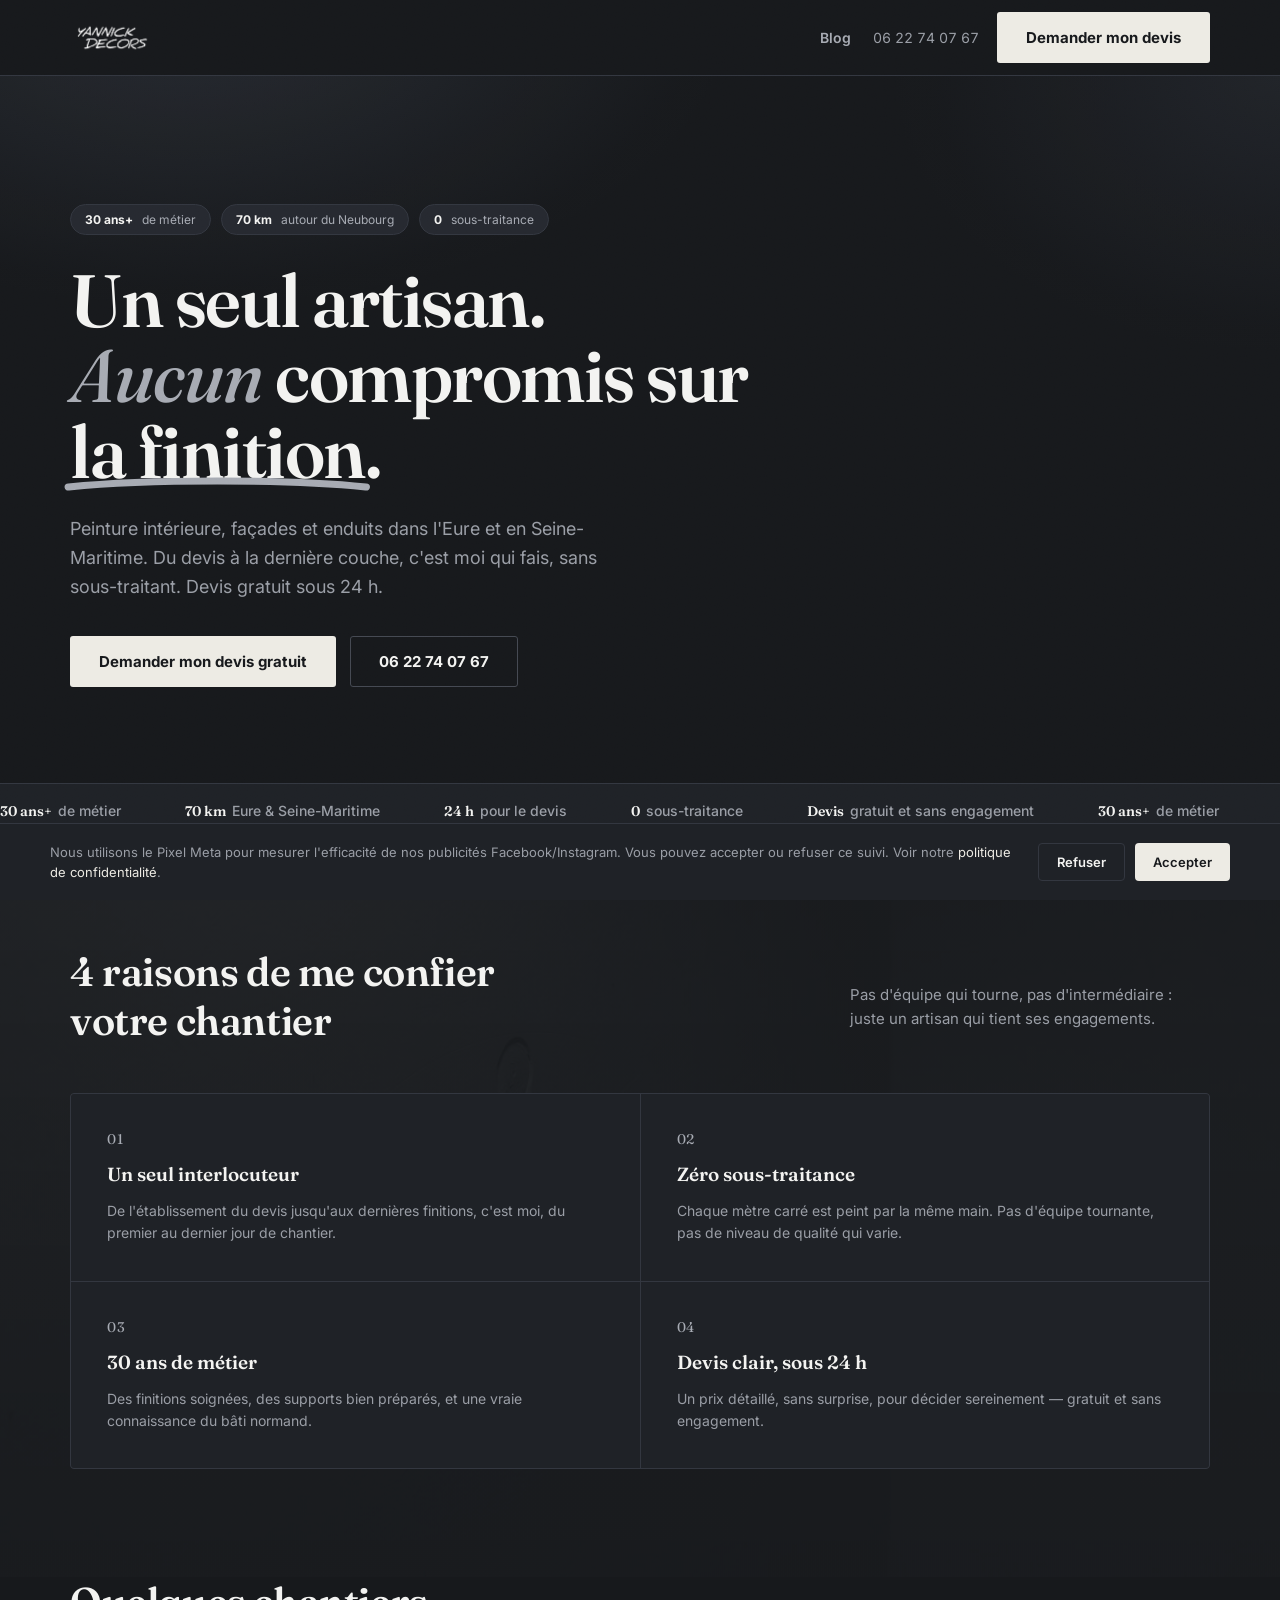
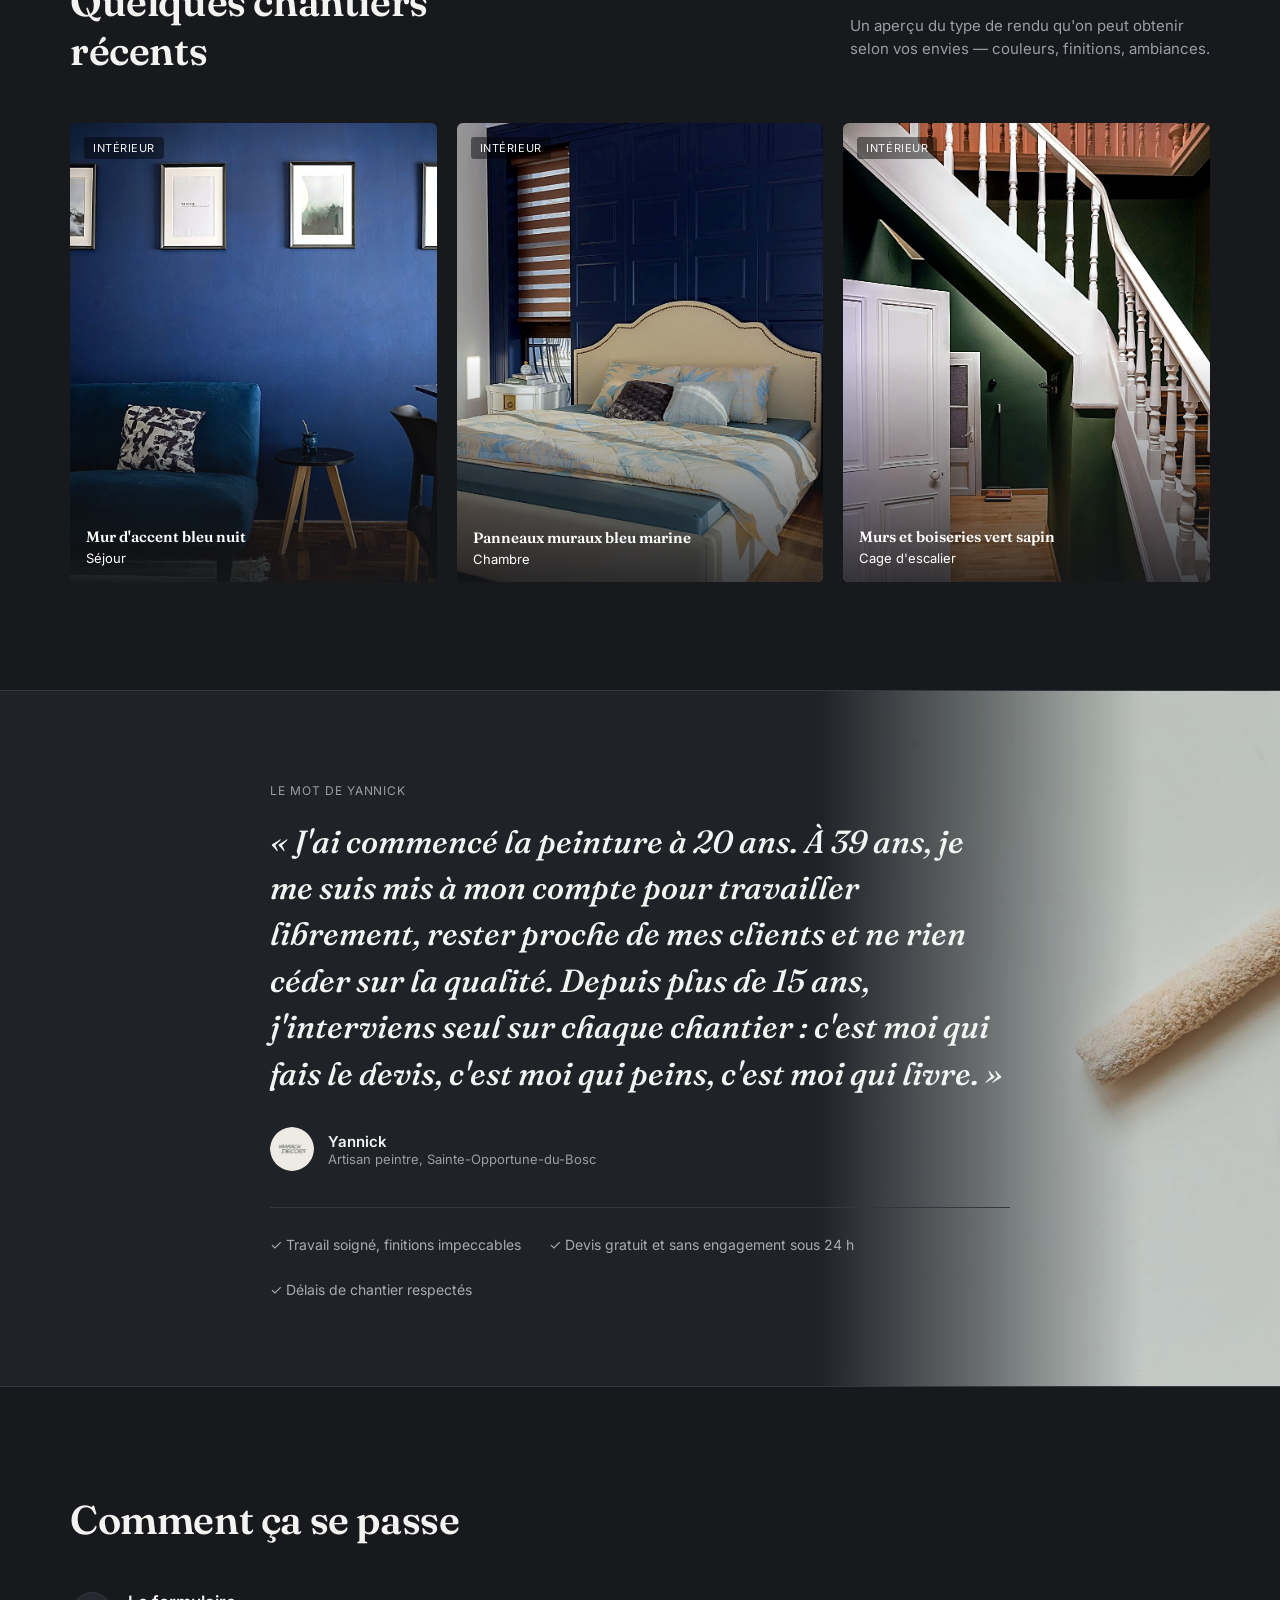
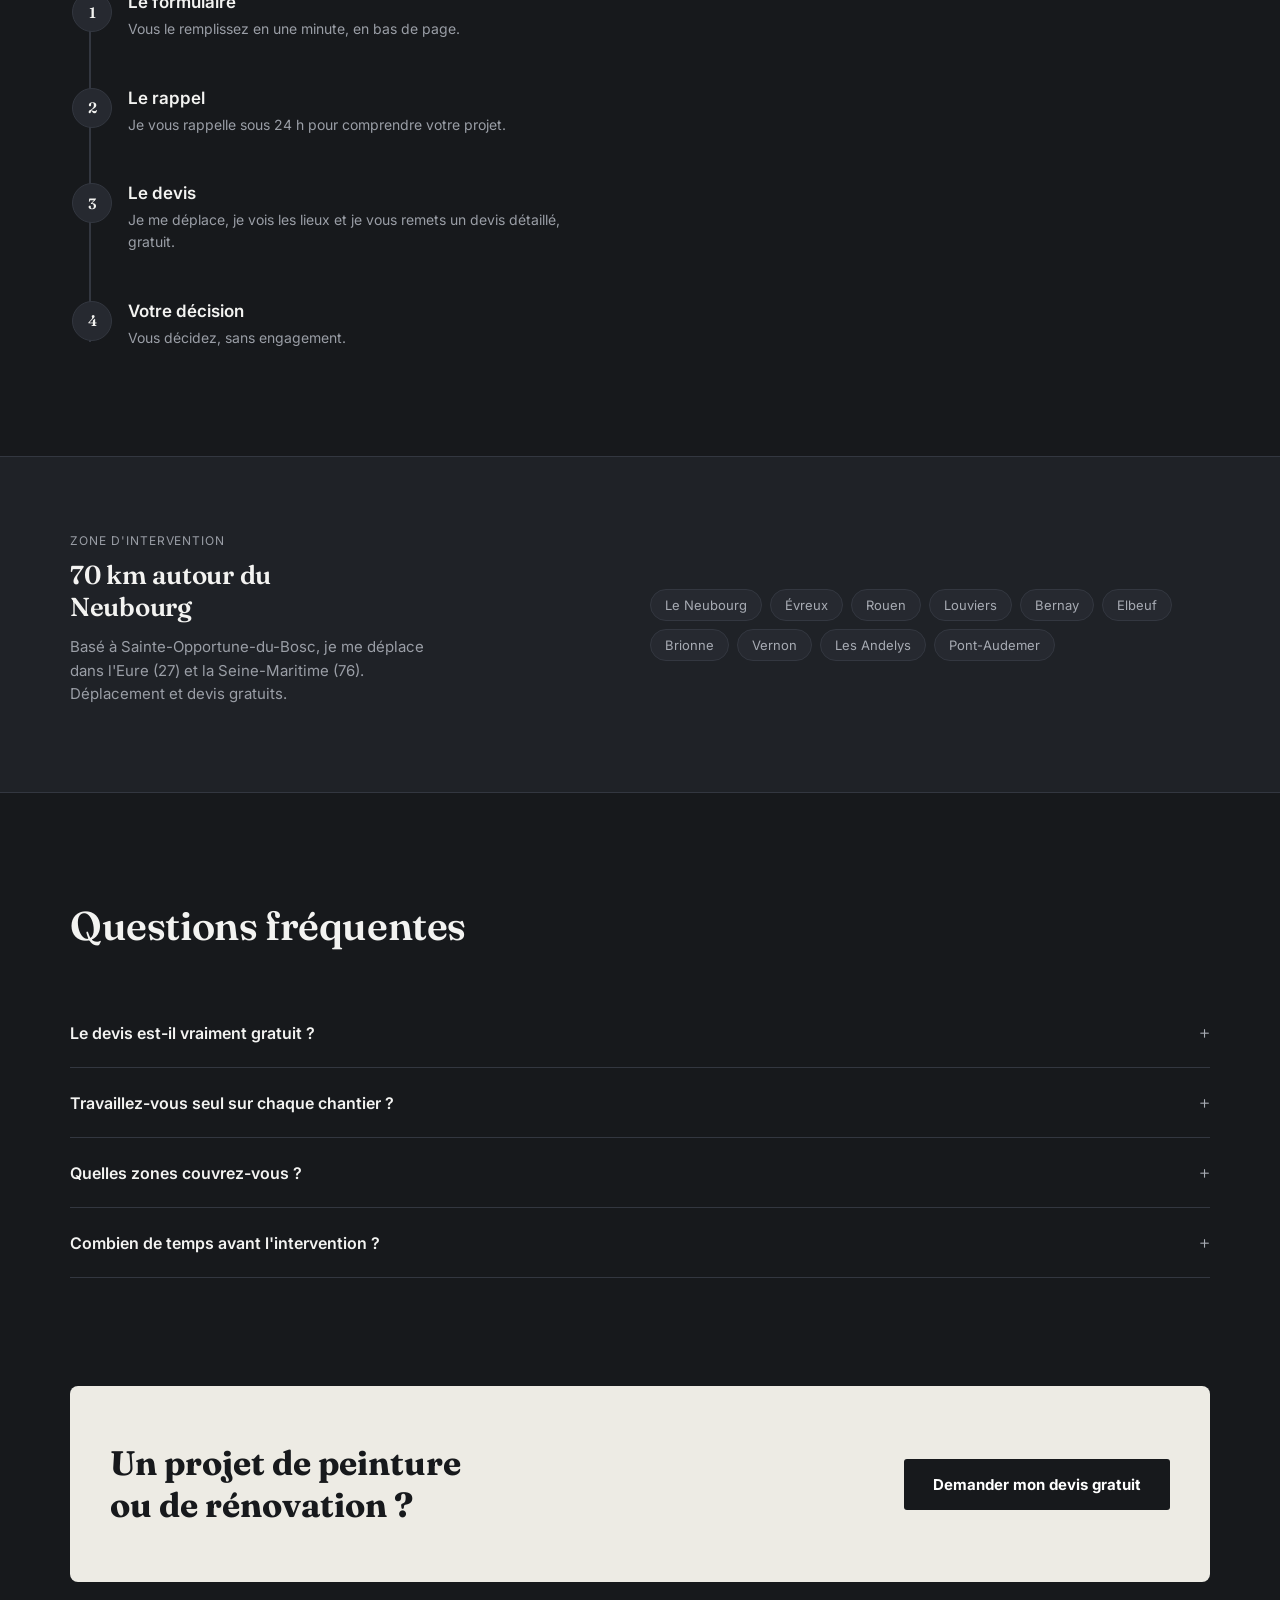
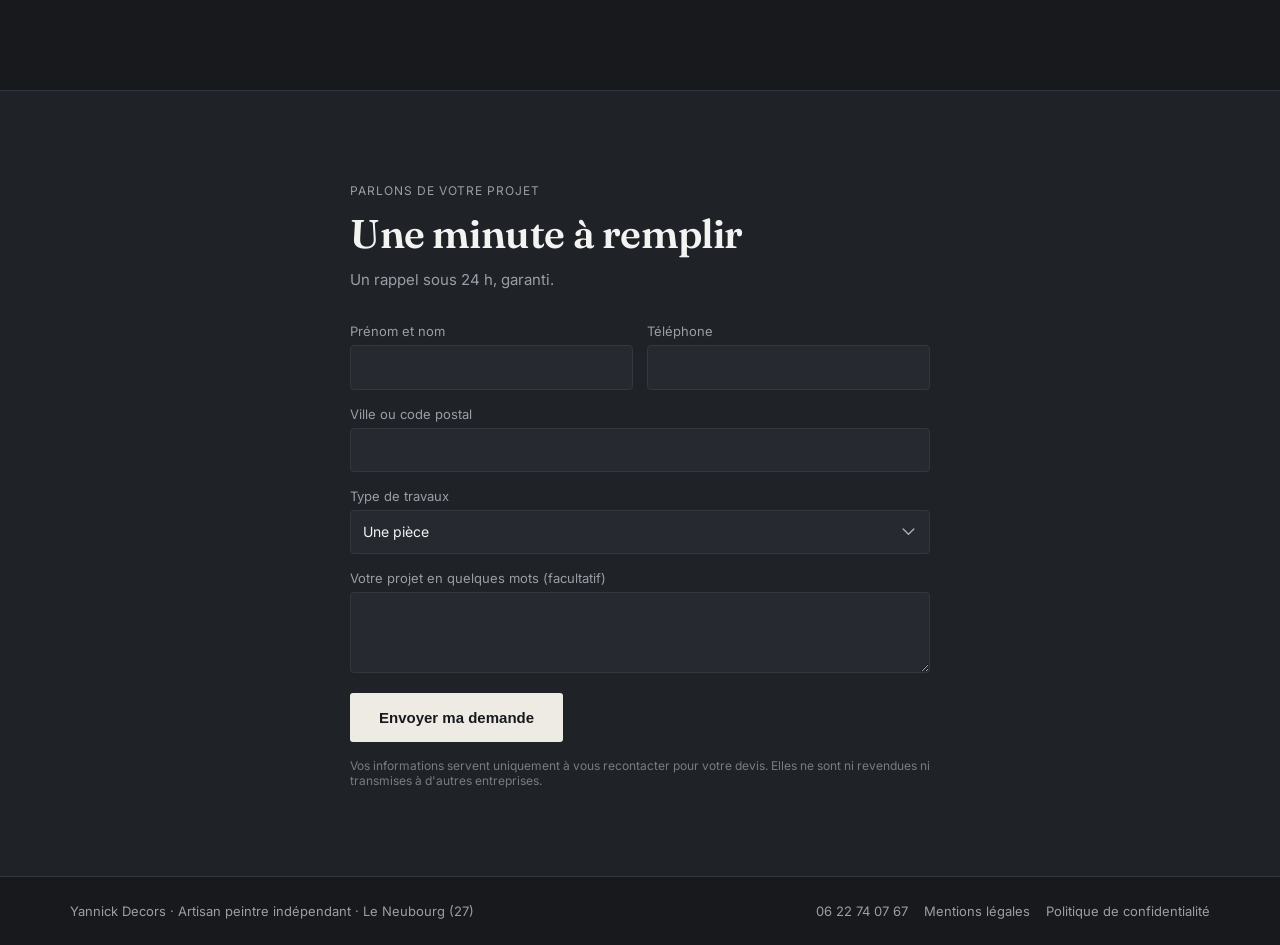
==== index.html @ 56b1ab7d "Site + blog SEO (peintre Normandie) Ajout d'une section blog SEO (/blog) avec 5 articles ciblant des" ====
<!doctype html>
<html lang="fr">
<head>
<meta charset="utf-8">
<meta name="viewport" content="width=device-width, initial-scale=1">
<title>Yannick Decors — Peintre indépendant au Neubourg (27) | Devis gratuit</title>
<meta name="description" content="Yannick Decors, artisan peintre indépendant basé à Sainte-Opportune-du-Bosc, près du Neubourg. Peinture intérieure, façades, enduits et revêtements dans l'Eure et la Seine-Maritime. Devis gratuit sous 24h, sans sous-traitance.">
<meta name="robots" content="index, follow">
<link rel="canonical" href="https://yannickdecors.pro/">
<meta property="og:type" content="business.business">
<meta property="og:title" content="Yannick Decors — Peintre indépendant au Neubourg (27)">
<meta property="og:description" content="Peinture intérieure, façades et enduits dans l'Eure et la Seine-Maritime. Devis gratuit sous 24h, un seul artisan du premier au dernier jour.">
<meta property="og:locale" content="fr_FR">
<link rel="preconnect" href="https://fonts.googleapis.com">
<link rel="stylesheet" href="https://fonts.googleapis.com/css2?family=Fraunces:ital,opsz,wght@0,9..144,500;0,9..144,600;0,9..144,700;1,9..144,500&family=Inter:wght@400;500;600;700;800&display=swap">
<!-- Meta Pixel Code (loaded only after cookie consent — see loadMetaPixel() near </body>) -->
<script type="application/ld+json">
{
  "@context": "https://schema.org",
  "@type": "HomeAndConstructionBusiness",
  "name": "Yannick Decors",
  "image": "https://yannickdecors.pro/logo.png",
  "description": "Artisan peintre indépendant : peinture intérieure, façades, ravalement, enduits et pose de revêtements dans l'Eure et la Seine-Maritime.",
  "telephone": "+33622740767",
  "priceRange": "€€",
  "address": {
    "@type": "PostalAddress",
    "addressLocality": "Sainte-Opportune-du-Bosc",
    "addressRegion": "Normandie",
    "postalCode": "27110",
    "addressCountry": "FR"
  },
  "geo": { "@type": "GeoCoordinates", "latitude": 49.1520, "longitude": 0.8010 },
  "areaServed": [
    {"@type":"City","name":"Le Neubourg"},{"@type":"City","name":"Évreux"},{"@type":"City","name":"Rouen"},
    {"@type":"City","name":"Louviers"},{"@type":"City","name":"Bernay"},{"@type":"City","name":"Elbeuf"},
    {"@type":"City","name":"Brionne"},{"@type":"City","name":"Vernon"},{"@type":"City","name":"Les Andelys"},
    {"@type":"City","name":"Pont-Audemer"}
  ],
  "geoRadius": "70000",
  "url": "https://yannickdecors.pro/",
  "sameAs": ["https://yannickdecors.pro"]
}
</script>
<style>
  :root{
    --bg:#17191C; --bg-2:#1F2227; --panel:#262930; --line:#333740;
    --ink:#F3F3F1; --muted:#9A9EA6; --bone:#EDEBE4; --slate:#A7ABB3;
    --accent:#C7CAD1; /* light slate used as the "pop" against the dark ground */
    color-scheme: dark;
  }
  *{box-sizing:border-box}
  html{scroll-behavior:smooth}
  body{margin:0;font-family:'Inter',system-ui,sans-serif;color:var(--ink);background:var(--bg);overflow-x:hidden}
  a{color:inherit;text-decoration:none}
  h1,h2,h3{font-family:'Fraunces',serif;margin:0}
  img,video{max-width:100%;display:block}
  .wrap{max-width:1180px;margin:0 auto;padding-left:max(20px,env(safe-area-inset-left));padding-right:max(20px,env(safe-area-inset-right))}
  .eyebrow{font-size:12px;letter-spacing:.08em;text-transform:uppercase;color:var(--muted)}

  .btn{display:inline-flex;align-items:center;gap:8px;padding:15px 28px;border-radius:3px;font-weight:700;font-size:15px;border:1px solid transparent;cursor:pointer;transition:transform .15s ease,background .15s ease}
  .btn:hover{transform:translateY(-1px)}
  .btn-bone{background:var(--bone);color:#17191C}
  .btn-bone:hover{background:#fff}
  .btn-line{border-color:#454952;color:var(--ink)}
  .btn-line:hover{border-color:var(--ink)}

  /* grain overlay for depth */
  body::before{
    content:"";position:fixed;inset:0;pointer-events:none;z-index:999;opacity:.045;mix-blend-mode:overlay;
    background-image:url("data:image/svg+xml;utf8,<svg xmlns='http://www.w3.org/2000/svg' width='120' height='120'><filter id='n'><feTurbulence type='fractalNoise' baseFrequency='0.9' numOctaves='2' stitchTiles='stitch'/></filter><rect width='100%25' height='100%25' filter='url(%23n)'/></svg>");
  }

  header{position:sticky;top:0;z-index:40;background:var(--bg);border-bottom:1px solid var(--line)}
  header .wrap{display:flex;align-items:center;justify-content:space-between;gap:16px;padding:12px 20px;flex-wrap:wrap}
  .logo-img{height:46px;width:auto;filter:brightness(0) invert(1);opacity:1}
  .tel{font-size:14px;color:var(--muted);font-variant-numeric:tabular-nums}

  /* hero */
  .hero{position:relative;overflow:hidden;background:
      radial-gradient(900px 500px at 15% -10%, #2A2E35 0%, transparent 60%),
      radial-gradient(700px 500px at 100% 0%, #23262C 0%, transparent 55%),
      var(--bg);
    border-bottom:1px solid var(--line)}
  .hero-media{position:absolute;inset:0;z-index:0;opacity:.28}
  .hero-media video{width:100%;height:100%;object-fit:cover;object-position:68% 40%}
  .hero-media::after{content:"";position:absolute;inset:0;background:linear-gradient(180deg, rgba(23,25,28,.55), rgba(23,25,28,.96))}
  .hero-inner{position:relative;z-index:1;padding:128px 20px 96px;max-width:1180px;margin:0 auto}
  .badge-row{display:flex;gap:10px;flex-wrap:wrap;margin-bottom:28px}
  .badge{display:inline-flex;align-items:center;gap:6px;background:var(--panel);border:1px solid var(--line);padding:7px 14px;border-radius:999px;font-size:12px;color:var(--slate)}
  .badge b{color:var(--ink)}
  h1.hero-title{font-weight:600;font-size:clamp(38px,6vw,74px);line-height:1.02;letter-spacing:-.02em;max-width:17ch;text-wrap:balance}
  h1.hero-title em{font-style:italic;font-weight:500;color:var(--slate)}
  .underline{position:relative;display:inline-block}
  .underline svg{position:absolute;left:-2%;bottom:-4px;width:104%;height:16px}
  .underline path{stroke:var(--slate);stroke-width:7;fill:none;stroke-linecap:round;stroke-dasharray:420;stroke-dashoffset:420;animation:draw 1s .5s ease forwards}
  @keyframes draw{to{stroke-dashoffset:0}}
  .hero p.lead{margin:26px 0 34px;max-width:48ch;font-size:18px;line-height:1.6;color:var(--muted)}
  .hero-ctas{display:flex;gap:14px;flex-wrap:wrap}

  .reveal{opacity:0;transform:translateY(22px);transition:opacity .7s cubic-bezier(.2,.7,.2,1),transform .7s cubic-bezier(.2,.7,.2,1)}
  .reveal.in{opacity:1;transform:none}

  /* ticker stat strip */
  .ticker{border-bottom:1px solid var(--line);background:var(--bg-2);overflow:hidden}
  .ticker-track{display:flex;gap:64px;white-space:nowrap;padding:18px 0;animation:scroll 26s linear infinite}
  .ticker-track span{font-size:14px;color:var(--muted);font-weight:500}
  .ticker-track span b{color:var(--ink);font-family:'Fraunces',serif;font-weight:600;margin-right:6px}
  @keyframes scroll{from{transform:translateX(0)}to{transform:translateX(-50%)}}

  section{padding:108px 0}
  .section-head{display:flex;justify-content:space-between;align-items:flex-end;gap:24px;flex-wrap:wrap;margin-bottom:48px}
  h2.section-title{font-weight:600;font-size:clamp(26px,3.2vw,40px);letter-spacing:-.01em;max-width:16ch}
  .section-sub{max-width:40ch;color:var(--muted);font-size:15px;line-height:1.55}

  /* 4 reasons grid */
  .reasons{display:grid;grid-template-columns:repeat(2,1fr);gap:1px;background:var(--line);border:1px solid var(--line);border-radius:4px;overflow:hidden}
  .reason{background:var(--bg-2);padding:36px;display:flex;flex-direction:column;gap:14px;transition:background .25s ease}
  .reason:hover{background:var(--panel)}
  .reason .num{font-family:'Fraunces',serif;font-size:14px;color:var(--slate);letter-spacing:.06em}
  .reason h3{font-size:19px;font-weight:600}
  .reason p{margin:0;font-size:14px;line-height:1.6;color:var(--muted)}

  /* gallery */
  .gallery-grid{display:grid;grid-template-columns:repeat(3,1fr);gap:20px}
  .gallery-card{position:relative;border-radius:6px;overflow:hidden;aspect-ratio:4/5;background:var(--panel)}
  .gallery-card img{width:100%;height:100%;object-fit:cover;display:block;transition:transform .7s cubic-bezier(.2,.7,.2,1)}
  .gallery-card:hover img{transform:scale(1.05)}
  .gallery-card::after{content:"";position:absolute;inset:0;background:linear-gradient(180deg, rgba(23,25,28,0) 50%, rgba(23,25,28,.82) 100%);pointer-events:none}
  .gallery-card .tag{position:absolute;top:14px;left:14px;z-index:1;font-size:11px;letter-spacing:.05em;text-transform:uppercase;background:rgba(0,0,0,.45);padding:4px 9px;border-radius:3px}
  .gallery-card .cap{position:absolute;left:16px;right:16px;bottom:14px;z-index:1;font-size:13px;color:#fff;line-height:1.4}
  .gallery-card .cap b{display:block;font-family:'Fraunces',serif;font-weight:600;font-size:15px;margin-bottom:2px}

  /* quote */
  .quote-sec{position:relative;background:var(--bg-2);border-top:1px solid var(--line);border-bottom:1px solid var(--line);overflow:hidden;padding:88px 0}
  .quote-photo{position:absolute;top:0;right:0;bottom:0;width:36%;min-width:260px;opacity:.9}
  .quote-photo img{width:100%;height:100%;object-fit:cover}
  .quote-photo::after{content:"";position:absolute;inset:0;background:linear-gradient(90deg, var(--bg-2) 0%, rgba(31,34,39,.55) 35%, transparent 70%)}
  .quote-sec .wrap{position:relative;z-index:1}
  @media (max-width:900px){.quote-photo{display:none}}
  .quote-sec blockquote{margin:0 0 30px;font-family:'Fraunces',serif;font-style:italic;font-weight:500;font-size:clamp(22px,2.8vw,32px);line-height:1.45}
  .quote-who{display:flex;align-items:center;gap:14px}
  .quote-dot{width:44px;height:44px;border-radius:50%;flex:none;object-fit:cover;display:block}
  .commitments{display:flex;gap:28px;flex-wrap:wrap;margin-top:36px;padding-top:28px;border-top:1px solid var(--line);font-size:14px;color:var(--slate)}

  /* timeline */
  .timeline{position:relative;padding-left:2px}
  .timeline::before{content:"";position:absolute;left:19px;top:6px;bottom:6px;width:2px;background:var(--line)}
  .timeline-item{position:relative;padding:0 0 44px 56px}
  .timeline-item:last-child{padding-bottom:0}
  .timeline-item .dot{position:absolute;left:0;top:0;width:40px;height:40px;border-radius:50%;background:var(--panel);border:1px solid var(--line);display:flex;align-items:center;justify-content:center;font-family:'Fraunces',serif;font-size:15px;font-weight:600}
  .timeline-item h4{margin:4px 0 6px;font-size:17px;font-weight:600}
  .timeline-item p{margin:0;font-size:14px;color:var(--muted);line-height:1.55;max-width:48ch}

  /* zone */
  .zone .wrap{display:flex;gap:40px;flex-wrap:wrap;align-items:center}
  .zone-text{flex:1 1 320px}
  .towns{flex:1 1 340px;display:flex;flex-wrap:wrap;gap:8px}
  .towns span{background:var(--panel);border:1px solid var(--line);padding:7px 14px;border-radius:999px;font-size:13px;color:var(--slate)}

  /* FAQ */
  .faq-item{border-bottom:1px solid var(--line)}
  .faq-q{display:flex;justify-content:space-between;align-items:center;gap:16px;padding:22px 0;cursor:pointer;font-weight:600;font-size:16px}
  .faq-q .plus{font-family:'Fraunces',serif;font-size:20px;color:var(--slate);transition:transform .25s ease}
  .faq-item.open .plus{transform:rotate(45deg)}
  .faq-a{max-height:0;overflow:hidden;transition:max-height .3s ease}
  .faq-a p{margin:0 0 22px;font-size:14px;line-height:1.6;color:var(--muted);max-width:60ch}

  /* final CTA band */
  .cta-band{background:var(--bone);color:#17191C;border-radius:8px;padding:56px 40px;display:flex;justify-content:space-between;align-items:center;gap:28px;flex-wrap:wrap}
  .cta-band h2{font-size:clamp(24px,3vw,34px);max-width:16ch}
  .cta-band .btn-bone{background:#17191C;color:#fff}
  .cta-band .btn-bone:hover{background:#2A2C31}

  /* form */
  .form-sec{background:var(--bg-2);border-top:1px solid var(--line)}
  .form-sec .wrap{max-width:620px}
  form{display:flex;flex-direction:column;gap:16px}
  .row2{display:grid;grid-template-columns:1fr 1fr;gap:14px}
  label{font-size:13px;color:var(--muted);margin-bottom:6px;display:block}
  input,select,textarea{width:100%;background:var(--panel);border:1px solid var(--line);border-radius:4px;padding:12px;color:var(--ink);font-size:14px;font-family:inherit;line-height:1.3}
  input:focus,select:focus,textarea:focus{outline:none;border-color:var(--slate)}
  textarea{resize:vertical}
  select{
    appearance:none;-webkit-appearance:none;-moz-appearance:none;
    padding-right:40px;cursor:pointer;
    background-image:url("data:image/svg+xml,%3Csvg xmlns='http://www.w3.org/2000/svg' width='14' height='9' viewBox='0 0 14 9'%3E%3Cpath d='M1 1l6 6 6-6' fill='none' stroke='%23A7ABB3' stroke-width='1.6' stroke-linecap='round' stroke-linejoin='round'/%3E%3C/svg%3E");
    background-repeat:no-repeat;background-position:right 14px center;background-size:13px 8px;
  }
  select option{background:var(--panel);color:var(--ink)}
  .confirm{background:var(--panel);border:1px solid var(--line);border-radius:6px;padding:28px}
  .confirm b{display:block;margin-bottom:6px;font-size:16px}
  .confirm span{font-size:14px;color:var(--muted)}
  .hint{font-size:12px;color:#787C84;margin:0}

  footer{border-top:1px solid var(--line)}
  footer .wrap{display:flex;flex-wrap:wrap;gap:8px 20px;justify-content:space-between;padding:26px 20px;font-size:13px;color:var(--muted)}
  footer .links{display:flex;gap:16px;flex-wrap:wrap}

  .sticky-cta{display:none}
  @media (max-width:760px){
    .reasons{grid-template-columns:1fr}
    .gallery-grid{grid-template-columns:1fr}
    .row2{grid-template-columns:1fr}
    section{padding:72px 0}
    .cta-band{flex-direction:column;align-items:flex-start}
  }
  @media (max-width:640px){
    .sticky-cta{display:flex;position:fixed;left:0;right:0;bottom:0;z-index:50;padding:10px max(16px,env(safe-area-inset-left)) max(10px,env(safe-area-inset-bottom)) max(16px,env(safe-area-inset-right));background:rgba(23,25,28,.92);backdrop-filter:blur(10px);border-top:1px solid var(--line)}
    .sticky-cta .btn{width:100%;justify-content:center}
  }
</style>
</head>
<body>

<div id="cookieBanner" style="display:none;position:fixed;left:0;right:0;bottom:0;z-index:999;background:#1F2227;border-top:1px solid #333740;padding:18px max(16px,env(safe-area-inset-left)) max(18px,env(safe-area-inset-bottom)) max(16px,env(safe-area-inset-right));">
  <div style="max-width:1180px;margin:0 auto;display:flex;gap:20px;align-items:center;flex-wrap:wrap;font-family:'Inter',system-ui,sans-serif;">
    <p style="margin:0;flex:1;min-width:240px;font-size:13px;line-height:1.55;color:#9A9EA6;">
      Nous utilisons le Pixel Meta pour mesurer l'efficacité de nos publicités Facebook/Instagram. Vous pouvez accepter ou refuser ce suivi. Voir notre <a href="politique-de-confidentialite.html" style="color:#EDEBE4">politique de confidentialité</a>.
    </p>
    <div style="display:flex;gap:10px;flex:none">
      <button id="cookieDecline" style="background:transparent;border:1px solid #333740;color:#F3F3F1;padding:10px 18px;border-radius:4px;font-size:13px;font-weight:600;cursor:pointer;font-family:inherit">Refuser</button>
      <button id="cookieAccept" style="background:#EDEBE4;border:none;color:#17191C;padding:10px 18px;border-radius:4px;font-size:13px;font-weight:600;cursor:pointer;font-family:inherit">Accepter</button>
    </div>
  </div>
</div>

<header>
  <div class="wrap">
    <img class="logo-img" alt="Yannick Decors" src="[data-uri]">
    <div style="display:flex;align-items:center;gap:18px;flex-wrap:wrap">
      <a href="blog/index.html" style="text-decoration:none;color:var(--slate);font-size:14px;font-weight:600;margin-right:4px">Blog</a><span class="tel">06 22 74 07 67</span>
      <a class="btn btn-bone" href="#devis">Demander mon devis</a>
    </div>
  </div>
</header>

<div class="hero">
  <div class="hero-media">
    <video autoplay muted loop playsinline preload="auto">
      <source src="hero-paint.mp4" type="video/mp4">
    </video>
  </div>
  <div class="hero-inner">
    <div class="badge-row">
      <span class="badge"><b>30 ans+</b>&nbsp;de métier</span>
      <span class="badge"><b>70 km</b>&nbsp;autour du Neubourg</span>
      <span class="badge"><b>0</b>&nbsp;sous-traitance</span>
    </div>
    <h1 class="hero-title">Un seul artisan.<br><em>Aucun</em> compromis sur
      <span class="underline">la finition<svg viewBox="0 0 260 16" preserveAspectRatio="none"><path d="M4 10 C 70 2, 190 2, 256 10"/></svg></span>.
    </h1>
    <p class="lead">Peinture intérieure, façades et enduits dans l'Eure et en Seine-Maritime. Du devis à la dernière couche, c'est moi qui fais, sans sous-traitant. Devis gratuit sous 24 h.</p>
    <div class="hero-ctas">
      <a class="btn btn-bone" href="#devis">Demander mon devis gratuit</a>
      <a class="btn btn-line" href="tel:0622740767">06 22 74 07 67</a>
    </div>
  </div>
</div>

<div class="ticker">
  <div class="ticker-track">
    <span><b>30 ans+</b>de métier</span>
    <span><b>70 km</b>Eure &amp; Seine-Maritime</span>
    <span><b>24 h</b>pour le devis</span>
    <span><b>0</b>sous-traitance</span>
    <span><b>Devis</b>gratuit et sans engagement</span>
    <span><b>30 ans+</b>de métier</span>
    <span><b>70 km</b>Eure &amp; Seine-Maritime</span>
    <span><b>24 h</b>pour le devis</span>
    <span><b>0</b>sous-traitance</span>
    <span><b>Devis</b>gratuit et sans engagement</span>
  </div>
</div>

<section style="position:relative;background-image:linear-gradient(180deg, rgba(23,25,28,.93), rgba(23,25,28,.97)), url('[data-uri]');background-size:cover;background-position:center">
  <div class="wrap reveal">
    <div class="section-head">
      <h2 class="section-title">4 raisons de me confier votre chantier</h2>
      <p class="section-sub">Pas d'équipe qui tourne, pas d'intermédiaire : juste un artisan qui tient ses engagements.</p>
    </div>
    <div class="reasons">
      <div class="reason"><span class="num">01</span><h3>Un seul interlocuteur</h3><p>De l'établissement du devis jusqu'aux dernières finitions, c'est moi, du premier au dernier jour de chantier.</p></div>
      <div class="reason"><span class="num">02</span><h3>Zéro sous-traitance</h3><p>Chaque mètre carré est peint par la même main. Pas d'équipe tournante, pas de niveau de qualité qui varie.</p></div>
      <div class="reason"><span class="num">03</span><h3>30 ans de métier</h3><p>Des finitions soignées, des supports bien préparés, et une vraie connaissance du bâti normand.</p></div>
      <div class="reason"><span class="num">04</span><h3>Devis clair, sous 24 h</h3><p>Un prix détaillé, sans surprise, pour décider sereinement — gratuit et sans engagement.</p></div>
    </div>
  </div>
</section>

<section style="padding-top:0">
  <div class="wrap reveal">
    <div class="section-head">
      <h2 class="section-title">Quelques chantiers récents</h2>
      <p class="section-sub">Un aperçu du type de rendu qu'on peut obtenir selon vos envies — couleurs, finitions, ambiances.</p>
    </div>
    <div class="gallery-grid">
      <div class="gallery-card">
        <img src="img/realisation-salon.jpg" alt="Peinture intérieure salon, mur bleu nuit" loading="lazy">
        <span class="tag">Intérieur</span>
        <div class="cap"><b>Mur d'accent bleu nuit</b>Séjour</div>
      </div>
      <div class="gallery-card">
        <img src="img/realisation-chambre.jpg" alt="Peinture intérieure chambre, panneaux muraux bleu marine" loading="lazy">
        <span class="tag">Intérieur</span>
        <div class="cap"><b>Panneaux muraux bleu marine</b>Chambre</div>
      </div>
      <div class="gallery-card">
        <img src="img/realisation-escalier-nouv.jpg" alt="Peinture intérieure cage d'escalier, murs vert sapin" loading="lazy">
        <span class="tag">Intérieur</span>
        <div class="cap"><b>Murs et boiseries vert sapin</b>Cage d'escalier</div>
      </div>
    </div>
  </div>
</section>

<div class="quote-sec">
  <div class="quote-photo"><img src="[data-uri]" alt="Rouleau de peinture sur un mur"></div>
  <div class="wrap reveal" style="max-width:780px">
    <span class="eyebrow">Le mot de Yannick</span>
    <blockquote style="margin-top:20px">« J'ai commencé la peinture à 20 ans. À 39 ans, je me suis mis à mon compte pour travailler librement, rester proche de mes clients et ne rien céder sur la qualité. Depuis plus de 15 ans, j'interviens seul sur chaque chantier : c'est moi qui fais le devis, c'est moi qui peins, c'est moi qui livre. »</blockquote>
    <div class="quote-who">
      <img class="quote-dot" src="img/logo-avatar.png" alt="Yannick Decors">
      <div><div style="font-weight:600;font-size:15px">Yannick</div><div style="font-size:13px;color:var(--muted)">Artisan peintre, Sainte-Opportune-du-Bosc</div></div>
    </div>
    <div class="commitments">
      <span>✓ Travail soigné, finitions impeccables</span>
      <span>✓ Devis gratuit et sans engagement sous 24 h</span>
      <span>✓ Délais de chantier respectés</span>
    </div>
  </div>
</div>

<section>
  <div class="wrap reveal">
    <div class="section-head">
      <h2 class="section-title">Comment ça se passe</h2>
    </div>
    <div class="timeline">
      <div class="timeline-item"><div class="dot">1</div><h4>Le formulaire</h4><p>Vous le remplissez en une minute, en bas de page.</p></div>
      <div class="timeline-item"><div class="dot">2</div><h4>Le rappel</h4><p>Je vous rappelle sous 24 h pour comprendre votre projet.</p></div>
      <div class="timeline-item"><div class="dot">3</div><h4>Le devis</h4><p>Je me déplace, je vois les lieux et je vous remets un devis détaillé, gratuit.</p></div>
      <div class="timeline-item"><div class="dot">4</div><h4>Votre décision</h4><p>Vous décidez, sans engagement.</p></div>
    </div>
  </div>
</section>

<div class="zone" style="border-top:1px solid var(--line);border-bottom:1px solid var(--line);background:var(--bg-2)">
  <div class="wrap reveal" style="padding:72px 20px">
    <div class="zone-text">
      <span class="eyebrow">Zone d'intervention</span>
      <h2 class="section-title" style="margin-top:10px;font-size:26px">70 km autour du Neubourg</h2>
      <p class="section-sub" style="margin-top:12px">Basé à Sainte-Opportune-du-Bosc, je me déplace dans l'Eure (27) et la Seine-Maritime (76). Déplacement et devis gratuits.</p>
    </div>
    <div class="towns">
      <span>Le Neubourg</span><span>Évreux</span><span>Rouen</span><span>Louviers</span><span>Bernay</span><span>Elbeuf</span><span>Brionne</span><span>Vernon</span><span>Les Andelys</span><span>Pont-Audemer</span>
    </div>
  </div>
</div>

<section>
  <div class="wrap reveal">
    <div class="section-head"><h2 class="section-title">Questions fréquentes</h2></div>
    <div class="faq">
      <div class="faq-item">
        <div class="faq-q" data-faq>Le devis est-il vraiment gratuit ?<span class="plus">+</span></div>
        <div class="faq-a"><p>Oui, sans engagement. Je me déplace, j'évalue le chantier et je vous envoie un prix détaillé sous 24 h.</p></div>
      </div>
      <div class="faq-item">
        <div class="faq-q" data-faq>Travaillez-vous seul sur chaque chantier ?<span class="plus">+</span></div>
        <div class="faq-a"><p>Oui, sans sous-traitance. C'est moi qui réalise l'ensemble des travaux, du premier au dernier jour.</p></div>
      </div>
      <div class="faq-item">
        <div class="faq-q" data-faq>Quelles zones couvrez-vous ?<span class="plus">+</span></div>
        <div class="faq-a"><p>Un rayon de 70 km autour du Neubourg, soit l'Eure et une partie de la Seine-Maritime : Évreux, Rouen, Louviers, Bernay et les environs.</p></div>
      </div>
      <div class="faq-item">
        <div class="faq-q" data-faq>Combien de temps avant l'intervention ?<span class="plus">+</span></div>
        <div class="faq-a"><p>Après le devis accepté, le délai dépend du planning en cours. Je vous donne une date précise au moment du devis.</p></div>
      </div>
    </div>
  </div>
</section>

<section style="padding-top:0">
  <div class="wrap reveal">
    <div class="cta-band">
      <h2>Un projet de peinture ou de rénovation ?</h2>
      <a class="btn btn-bone" href="#devis">Demander mon devis gratuit</a>
    </div>
  </div>
</section>

<div class="form-sec" id="devis">
  <div class="wrap reveal" style="padding:88px 20px">
    <span class="eyebrow">Parlons de votre projet</span>
    <h2 class="section-title" style="margin-top:10px">Une minute à remplir</h2>
    <p class="section-sub" style="margin-top:10px;margin-bottom:32px">Un rappel sous 24 h, garanti.</p>

    <div id="confirmBox" class="confirm" style="display:none">
      <b>Merci, votre demande est bien reçue.</b>
      <span>Je vous rappelle sous 24 h.</span>
    </div>

    <form id="devisForm">
      <div class="row2">
        <div><label for="f-name">Prénom et nom</label><input id="f-name" required></div>
        <div><label for="f-phone">Téléphone</label><input id="f-phone" type="tel" required></div>
      </div>
      <div><label for="f-city">Ville ou code postal</label><input id="f-city" required></div>
      <div>
        <label for="f-type">Type de travaux</label>
        <select id="f-type">
          <option>Une pièce</option><option>Plusieurs pièces</option><option>Tout l'intérieur</option>
          <option>Façade ou ravalement</option><option>Boiseries et volets</option><option>Sol ou papier peint</option><option>Autre</option>
        </select>
      </div>
      <div><label for="f-msg">Votre projet en quelques mots (facultatif)</label><textarea id="f-msg" rows="3"></textarea></div>
      <button type="submit" class="btn btn-bone" style="align-self:flex-start">Envoyer ma demande</button>
      <p class="hint">Vos informations servent uniquement à vous recontacter pour votre devis. Elles ne sont ni revendues ni transmises à d'autres entreprises.</p>
    </form>
  </div>
</div>

<footer>
  <div class="wrap">
    <span>Yannick Decors · Artisan peintre indépendant · Le Neubourg (27)</span>
    <span class="links"><span>06 22 74 07 67</span><a href="mentions-legales.html" style="color:inherit">Mentions légales</a><a href="politique-de-confidentialite.html" style="color:inherit">Politique de confidentialité</a></span>
  </div>
</footer>

<div class="sticky-cta"><a class="btn btn-bone" href="#devis">Demander mon devis</a></div>

<script>
  var els = document.querySelectorAll('.reveal');
  var io = new IntersectionObserver(function(entries){
    entries.forEach(function(e){ if(e.isIntersecting){ e.target.classList.add('in'); io.unobserve(e.target); } });
  }, {threshold:.12});
  els.forEach(function(el){ io.observe(el); });

  function loadMetaPixel(){
    if (window.fbq) return;
    !function(f,b,e,v,n,t,s)
    {if(f.fbq)return;n=f.fbq=function(){n.callMethod?
    n.callMethod.apply(n,arguments):n.queue.push(arguments)};
    if(!f._fbq)f._fbq=n;n.push=n;n.loaded=!0;n.version='2.0';
    n.queue=[];t=b.createElement(e);t.async=!0;
    t.src=v;s=b.getElementsByTagName(e)[0];
    s.parentNode.insertBefore(t,s)}(window, document,'script',
    'https://connect.facebook.net/en_US/fbevents.js');
    fbq('init', '1621409202393963');
    fbq('track', 'PageView');
  }

  (function(){
    var consent = null;
    try { consent = localStorage.getItem('cookie_consent'); } catch(e){}
    if (consent === 'accepted') {
      loadMetaPixel();
    } else if (consent !== 'declined') {
      var banner = document.getElementById('cookieBanner');
      if (banner) banner.style.display = 'block';
    }
    var acceptBtn = document.getElementById('cookieAccept');
    var declineBtn = document.getElementById('cookieDecline');
    if (acceptBtn) acceptBtn.addEventListener('click', function(){
      try { localStorage.setItem('cookie_consent', 'accepted'); } catch(e){}
      loadMetaPixel();
      document.getElementById('cookieBanner').style.display = 'none';
    });
    if (declineBtn) declineBtn.addEventListener('click', function(){
      try { localStorage.setItem('cookie_consent', 'declined'); } catch(e){}
      document.getElementById('cookieBanner').style.display = 'none';
    });
  })();

  document.getElementById('devisForm').addEventListener('submit', function(e){
    e.preventDefault();
    var form = this;
    var btn = form.querySelector('button[type="submit"]');
    var btnLabel = btn ? btn.textContent : '';
    if (btn) { btn.disabled = true; btn.textContent = 'Envoi...'; }

    var payload = {
      access_key: '34627d28-f985-4c4d-bf9b-914b4d979bd7',
      subject: 'Nouvelle demande de devis - Allo Peintre 27',
      "Prénom et nom": document.getElementById('f-name').value,
      "Téléphone": document.getElementById('f-phone').value,
      "Ville ou code postal": document.getElementById('f-city').value,
      "Type de travaux": document.getElementById('f-type').value,
      "Message": document.getElementById('f-msg').value
    };

    fetch('https://api.web3forms.com/submit', {
      method: 'POST',
      headers: { 'Content-Type': 'application/json', 'Accept': 'application/json' },
      body: JSON.stringify(payload)
    })
    .then(function(res){ return res.json(); })
    .then(function(data){
      if (data.success) {
        form.style.display = 'none';
        document.getElementById('confirmBox').style.display = 'block';
        if (typeof fbq === 'function') { fbq('track', 'Lead'); }
      } else {
        if (btn) { btn.disabled = false; btn.textContent = btnLabel; }
        alert('Oups, une erreur est survenue. Merci de nous appeler directement au 06 22 74 07 67.');
      }
    })
    .catch(function(){
      if (btn) { btn.disabled = false; btn.textContent = btnLabel; }
      alert('Oups, une erreur est survenue. Merci de nous appeler directement au 06 22 74 07 67.');
    });
  });

  document.querySelectorAll('[data-faq]').forEach(function(q){
    q.addEventListener('click', function(){
      var item = q.closest('.faq-item');
      var a = item.querySelector('.faq-a');
      var open = item.classList.contains('open');
      document.querySelectorAll('.faq-item.open').forEach(function(o){
        o.classList.remove('open'); o.querySelector('.faq-a').style.maxHeight = null;
      });
      if(!open){ item.classList.add('open'); a.style.maxHeight = a.scrollHeight + 'px'; }
    });
  });

  // subtle parallax on hero media
  var media = document.querySelector('.hero-media');
  window.addEventListener('scroll', function(){
    var y = window.scrollY;
    if(media) media.style.transform = 'translateY(' + (y * 0.15) + 'px)';
  }, {passive:true});
</script>

</body>
</html>
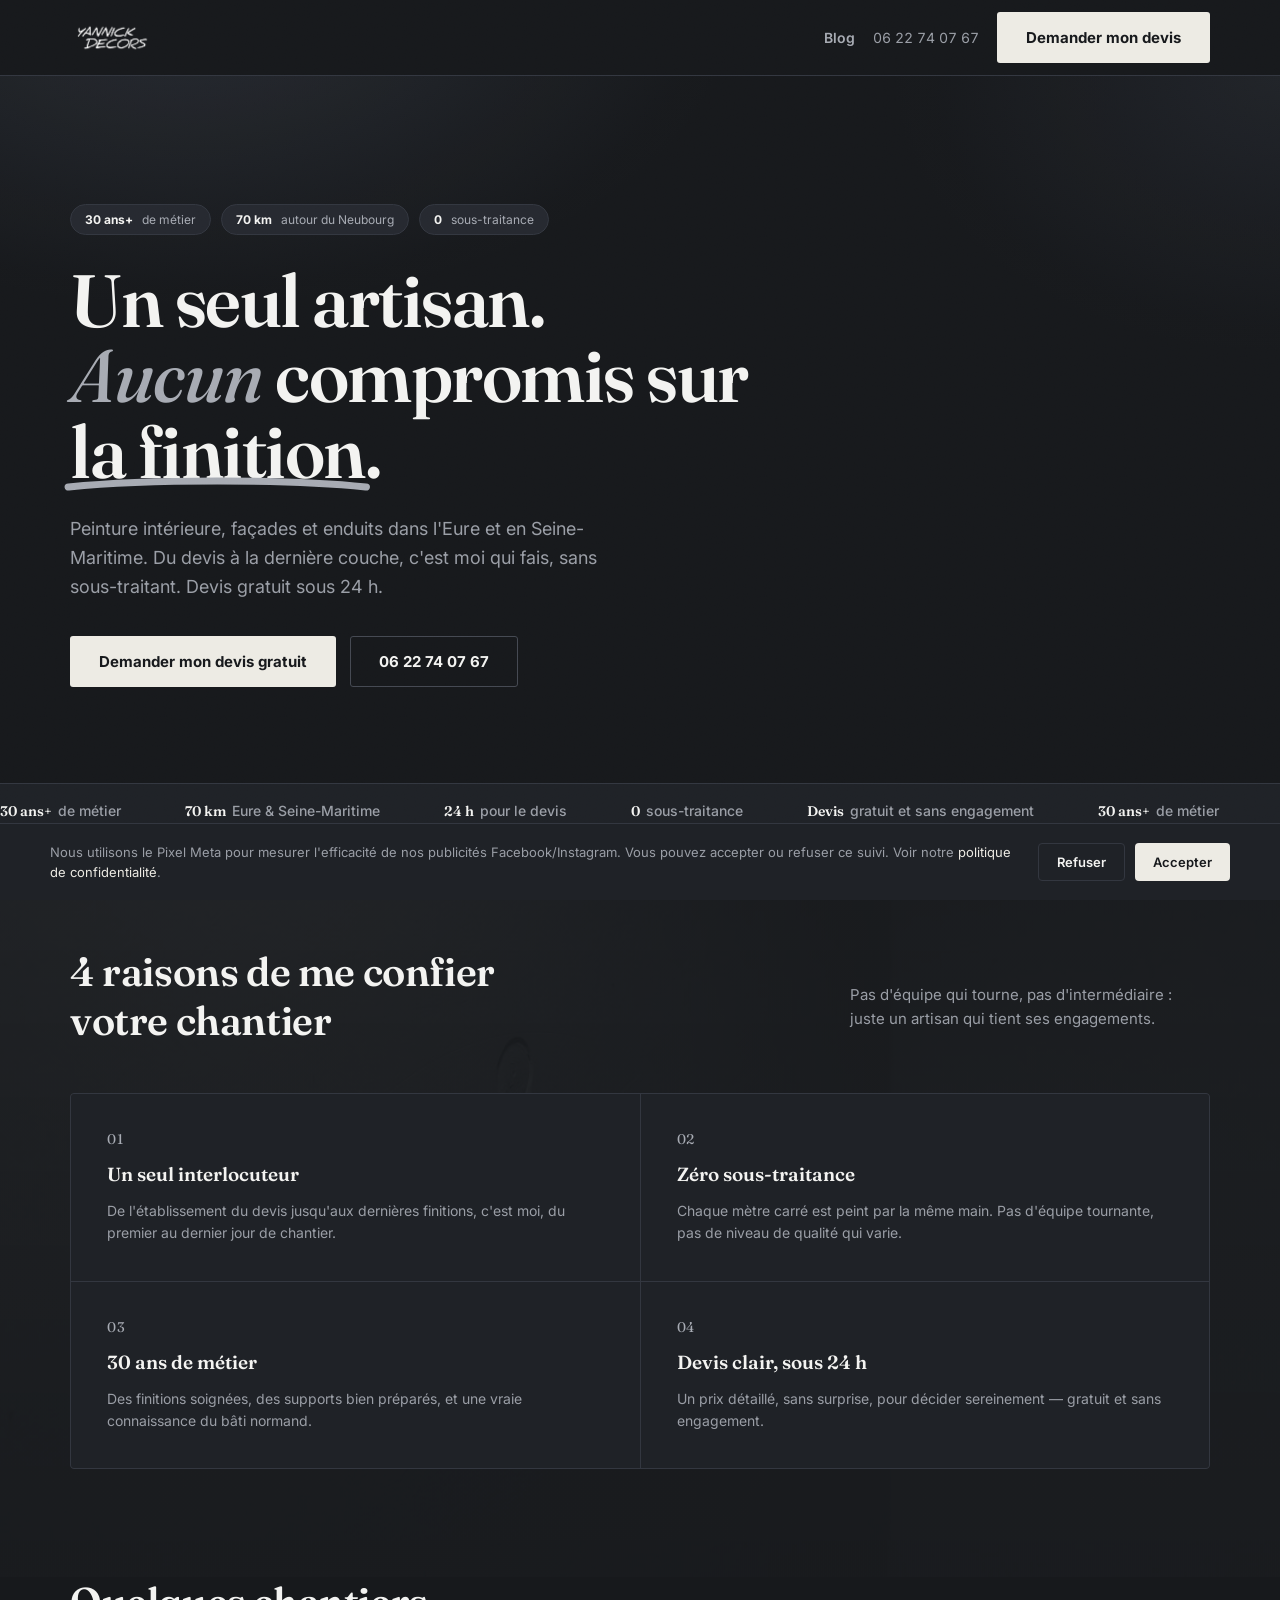
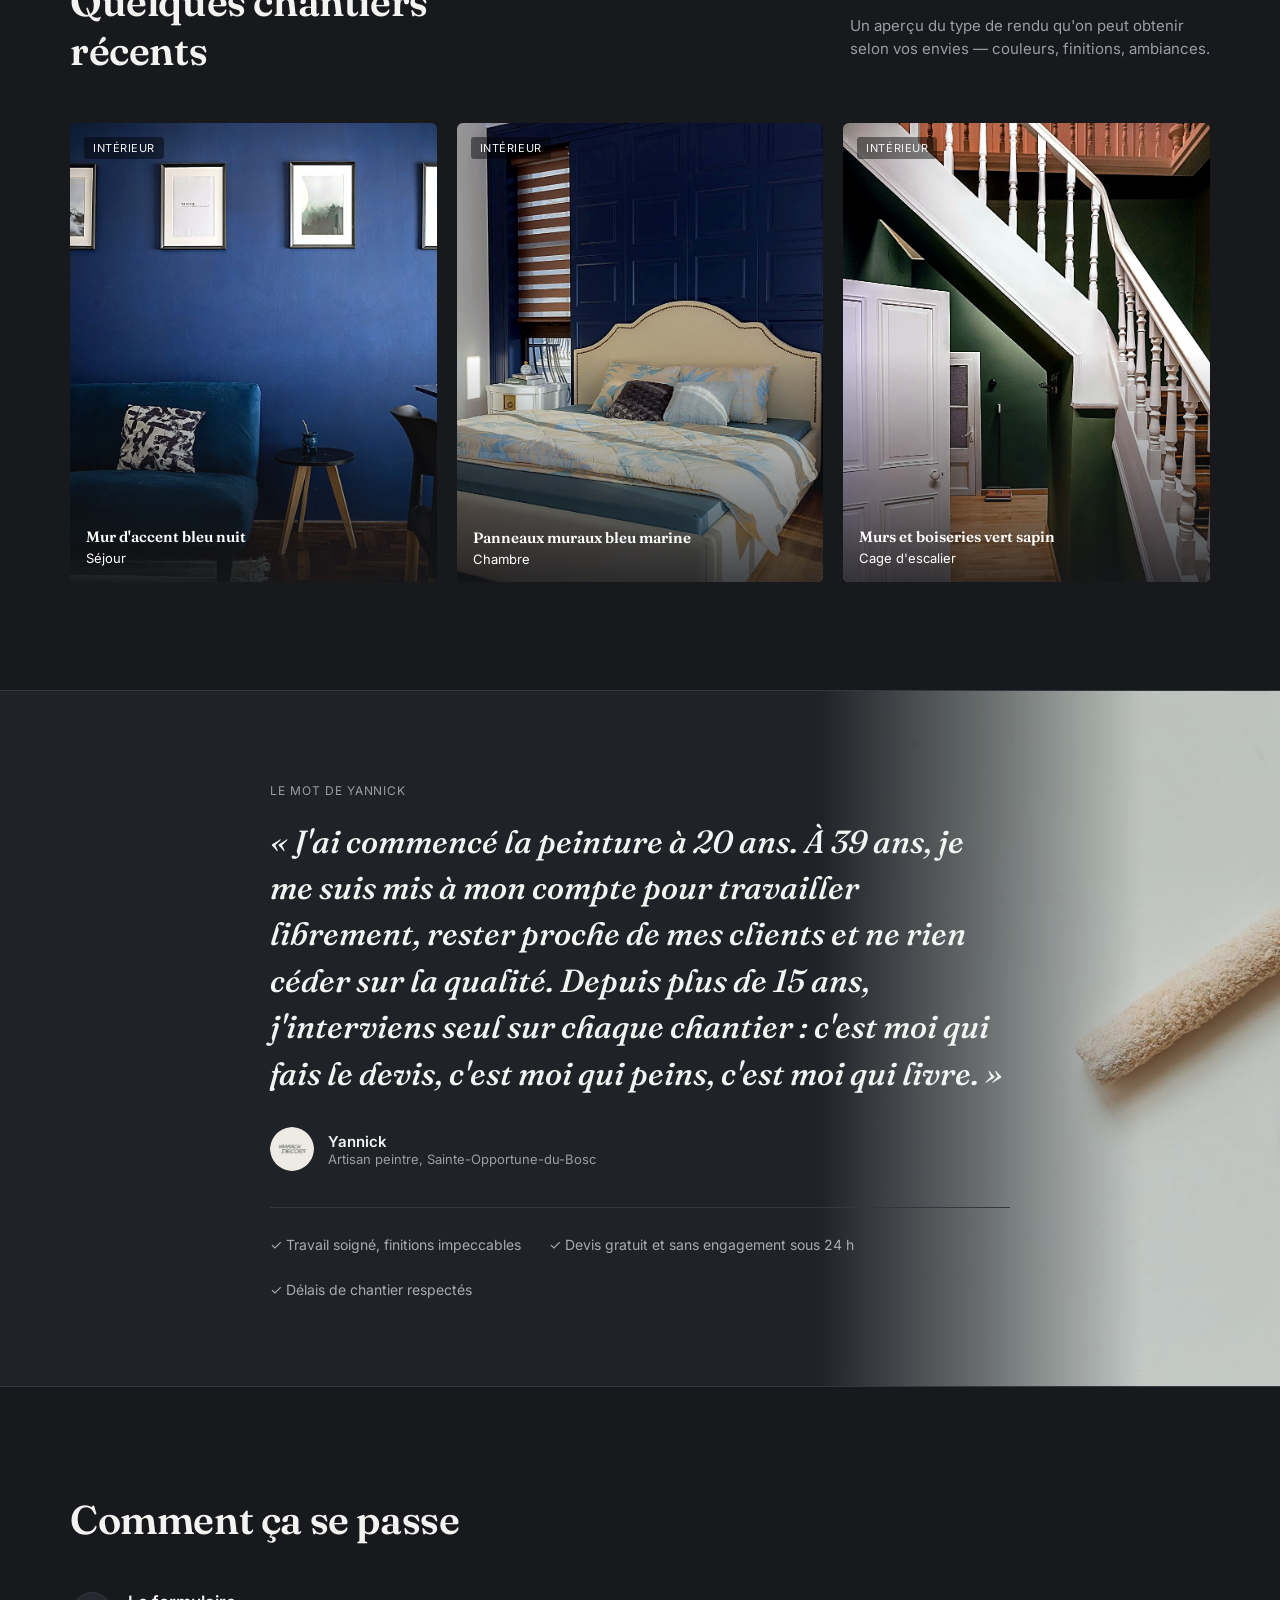
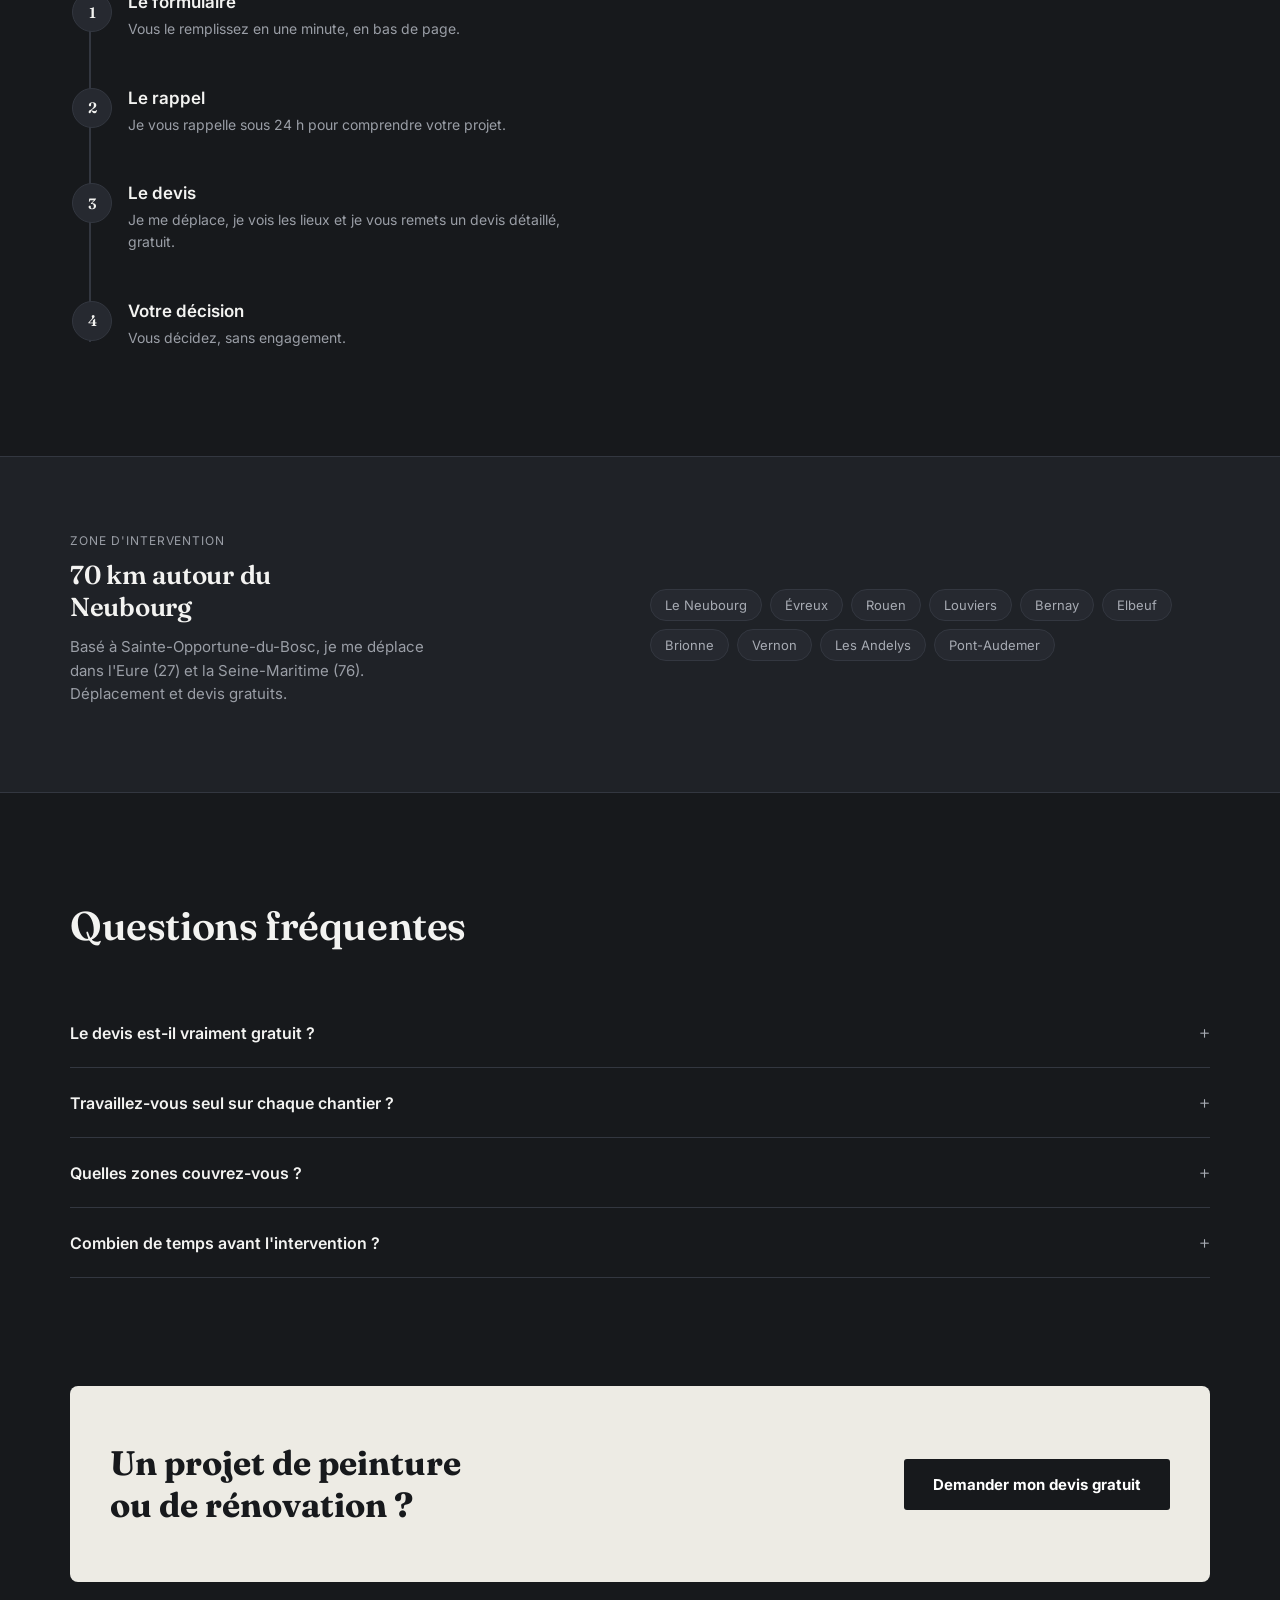
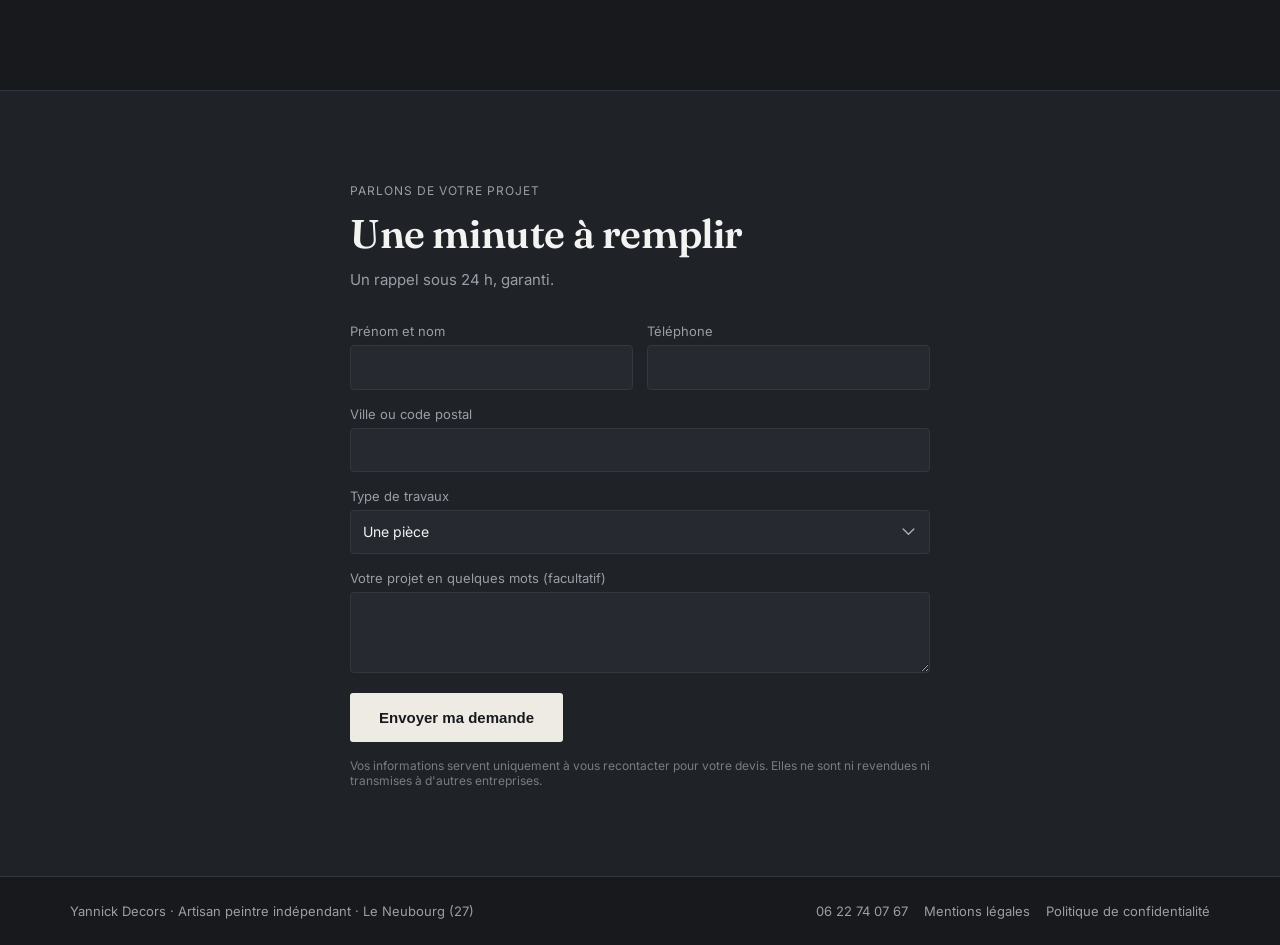
==== commit aa73c7e9: "Harmonisation navbar : logo identique, CTA Accueil, hover states - Le blog utilise maintenant le mêm" ====
--- a/index.html
+++ b/index.html
@@ -74,7 +74,11 @@
   header{position:sticky;top:0;z-index:40;background:var(--bg);border-bottom:1px solid var(--line)}
   header .wrap{display:flex;align-items:center;justify-content:space-between;gap:16px;padding:12px 20px;flex-wrap:wrap}
   .logo-img{height:46px;width:auto;filter:brightness(0) invert(1);opacity:1}
+  .logo-link{display:flex;align-items:center;transition:opacity .15s ease}
+  .logo-link:hover{opacity:.8}
   .tel{font-size:14px;color:var(--muted);font-variant-numeric:tabular-nums}
+  .nav-link{text-decoration:none;color:var(--slate);font-size:14px;font-weight:600;transition:color .15s ease}
+  .nav-link:hover{color:var(--ink)}
 
   /* hero */
   .hero{position:relative;overflow:hidden;background:
@@ -227,9 +231,9 @@
 
 <header>
   <div class="wrap">
-    <img class="logo-img" alt="Yannick Decors" src="[data-uri]">
+    <a href="index.html" aria-label="Retour en haut - Yannick Decors" class="logo-link"><img class="logo-img" alt="Yannick Decors" src="[data-uri]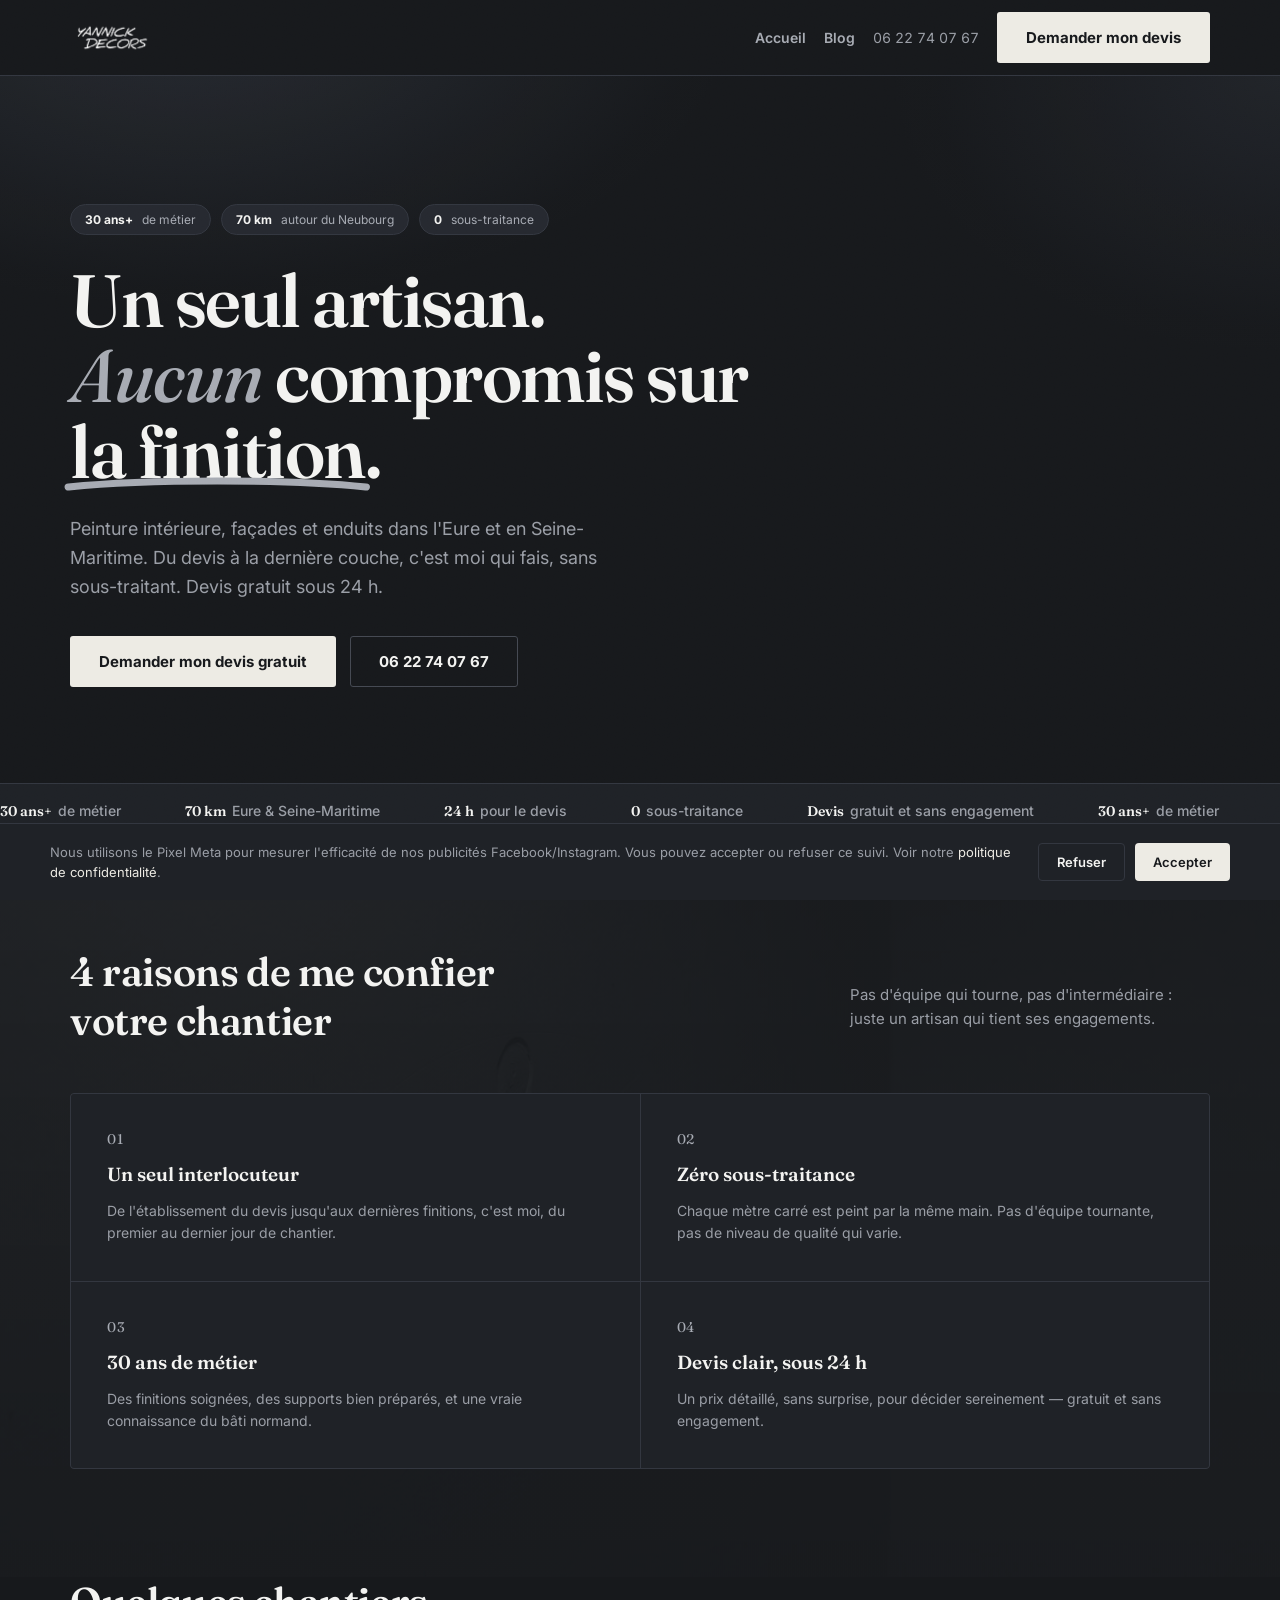
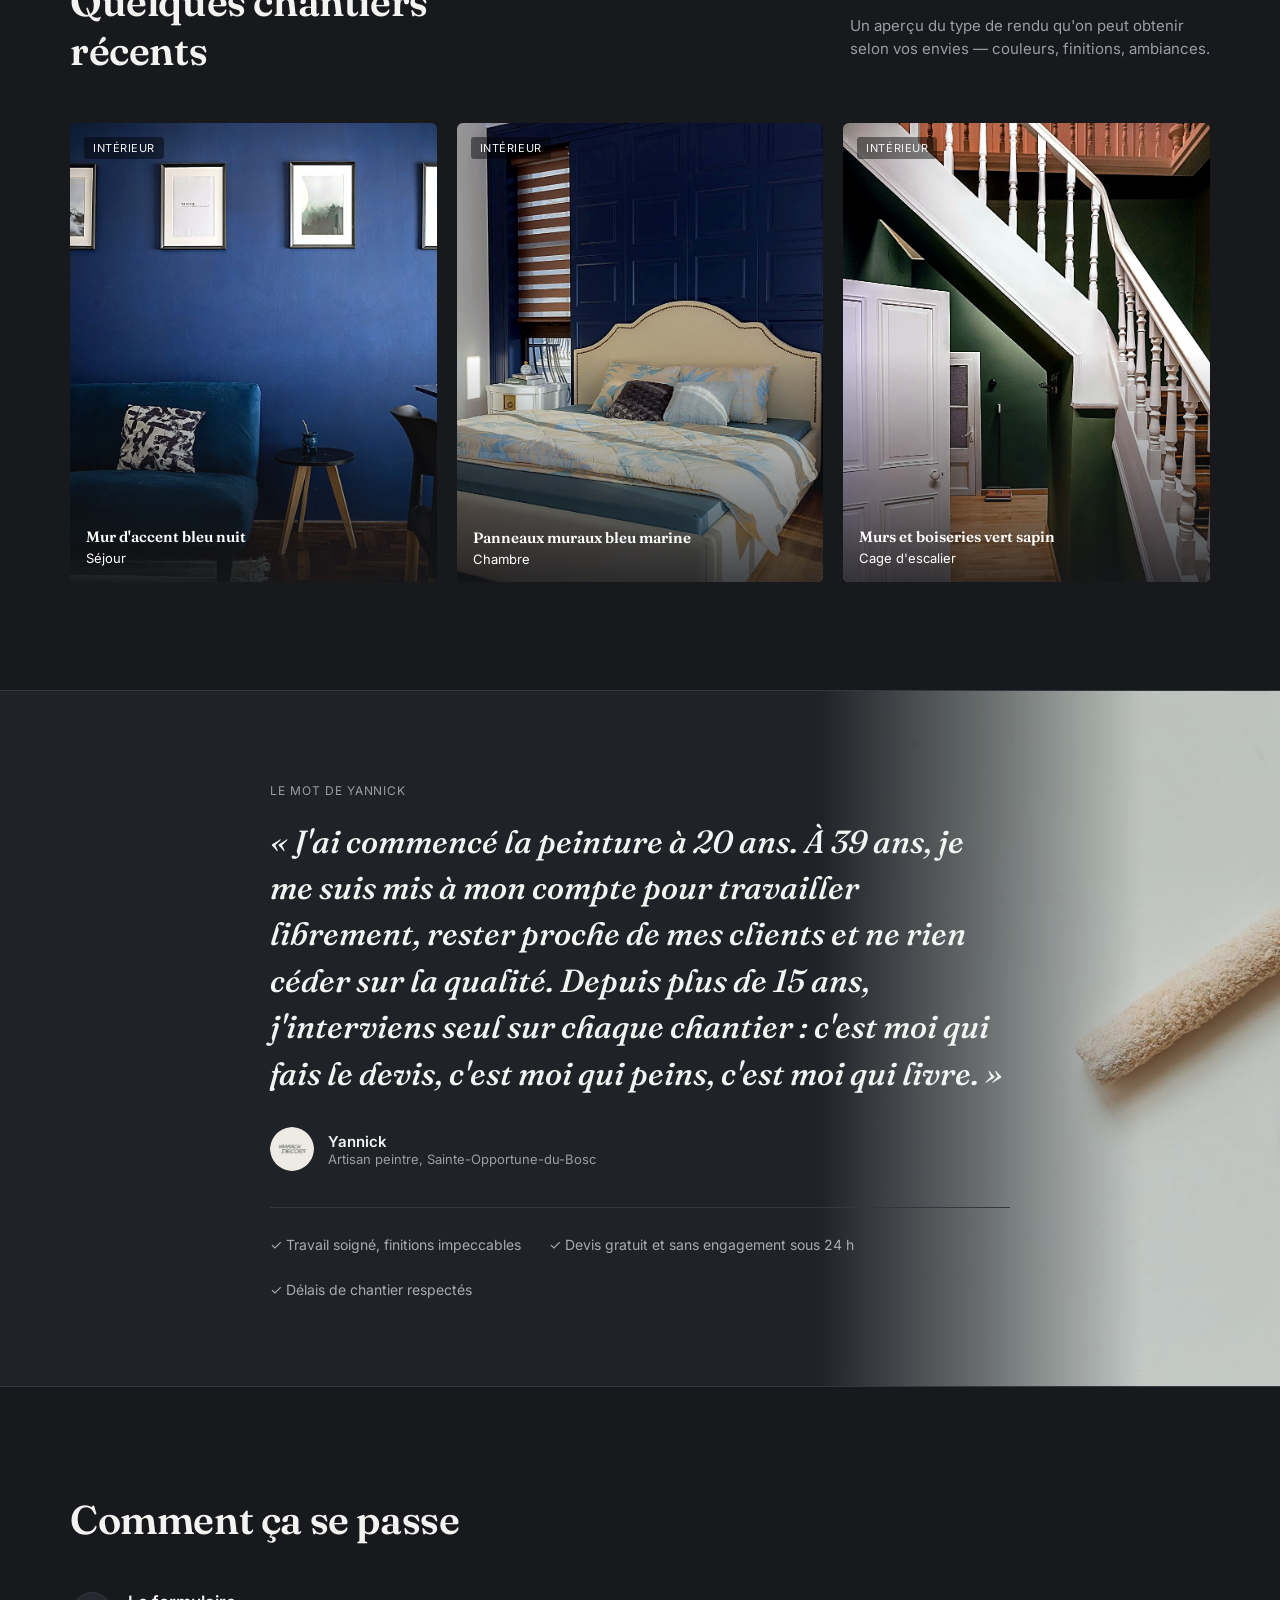
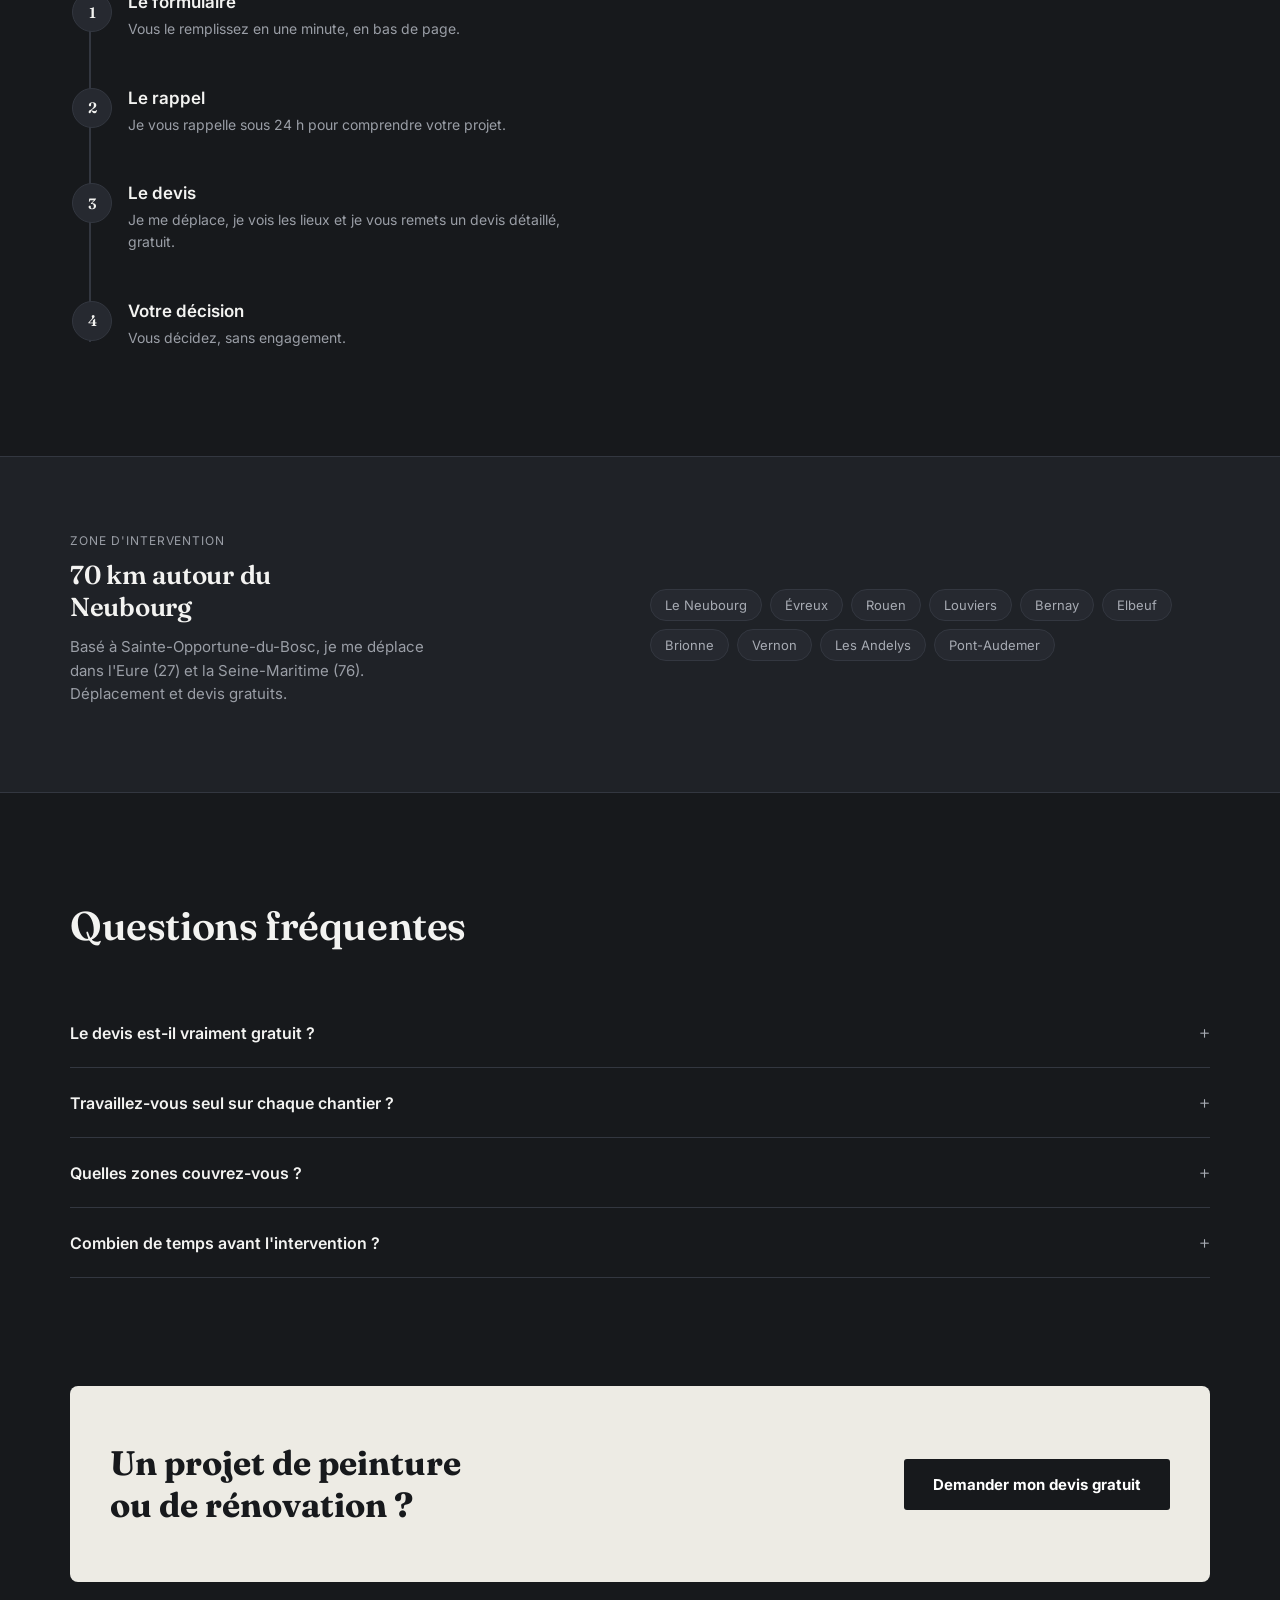
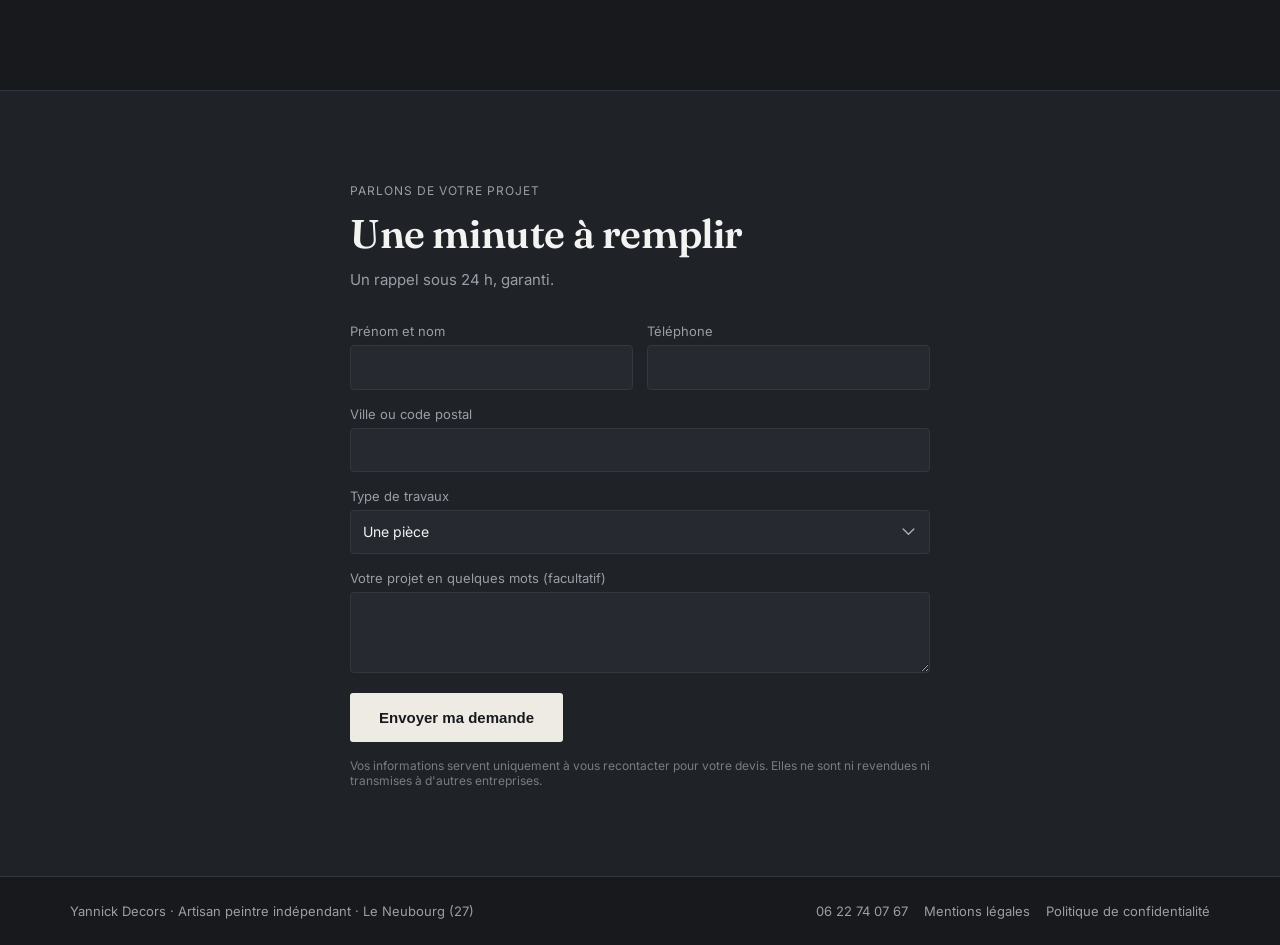
==== commit 16962225: "Ajoute le lien Accueil sur la navbar de la page principale Les deux navbars (accueil et blog) sont m" ====
--- a/index.html
+++ b/index.html
@@ -233,7 +233,7 @@
   <div class="wrap">
     <a href="index.html" aria-label="Retour en haut - Yannick Decors" class="logo-link"><img class="logo-img" alt="Yannick Decors" src="[data-uri]"></a>
     <div style="display:flex;align-items:center;gap:18px;flex-wrap:wrap">
-      <a href="blog/index.html" class="nav-link">Blog</a><span class="tel">06 22 74 07 67</span>
+      <a href="index.html" class="nav-link">Accueil</a><a href="blog/index.html" class="nav-link">Blog</a><span class="tel">06 22 74 07 67</span>
       <a class="btn btn-bone" href="#devis">Demander mon devis</a>
     </div>
   </div>
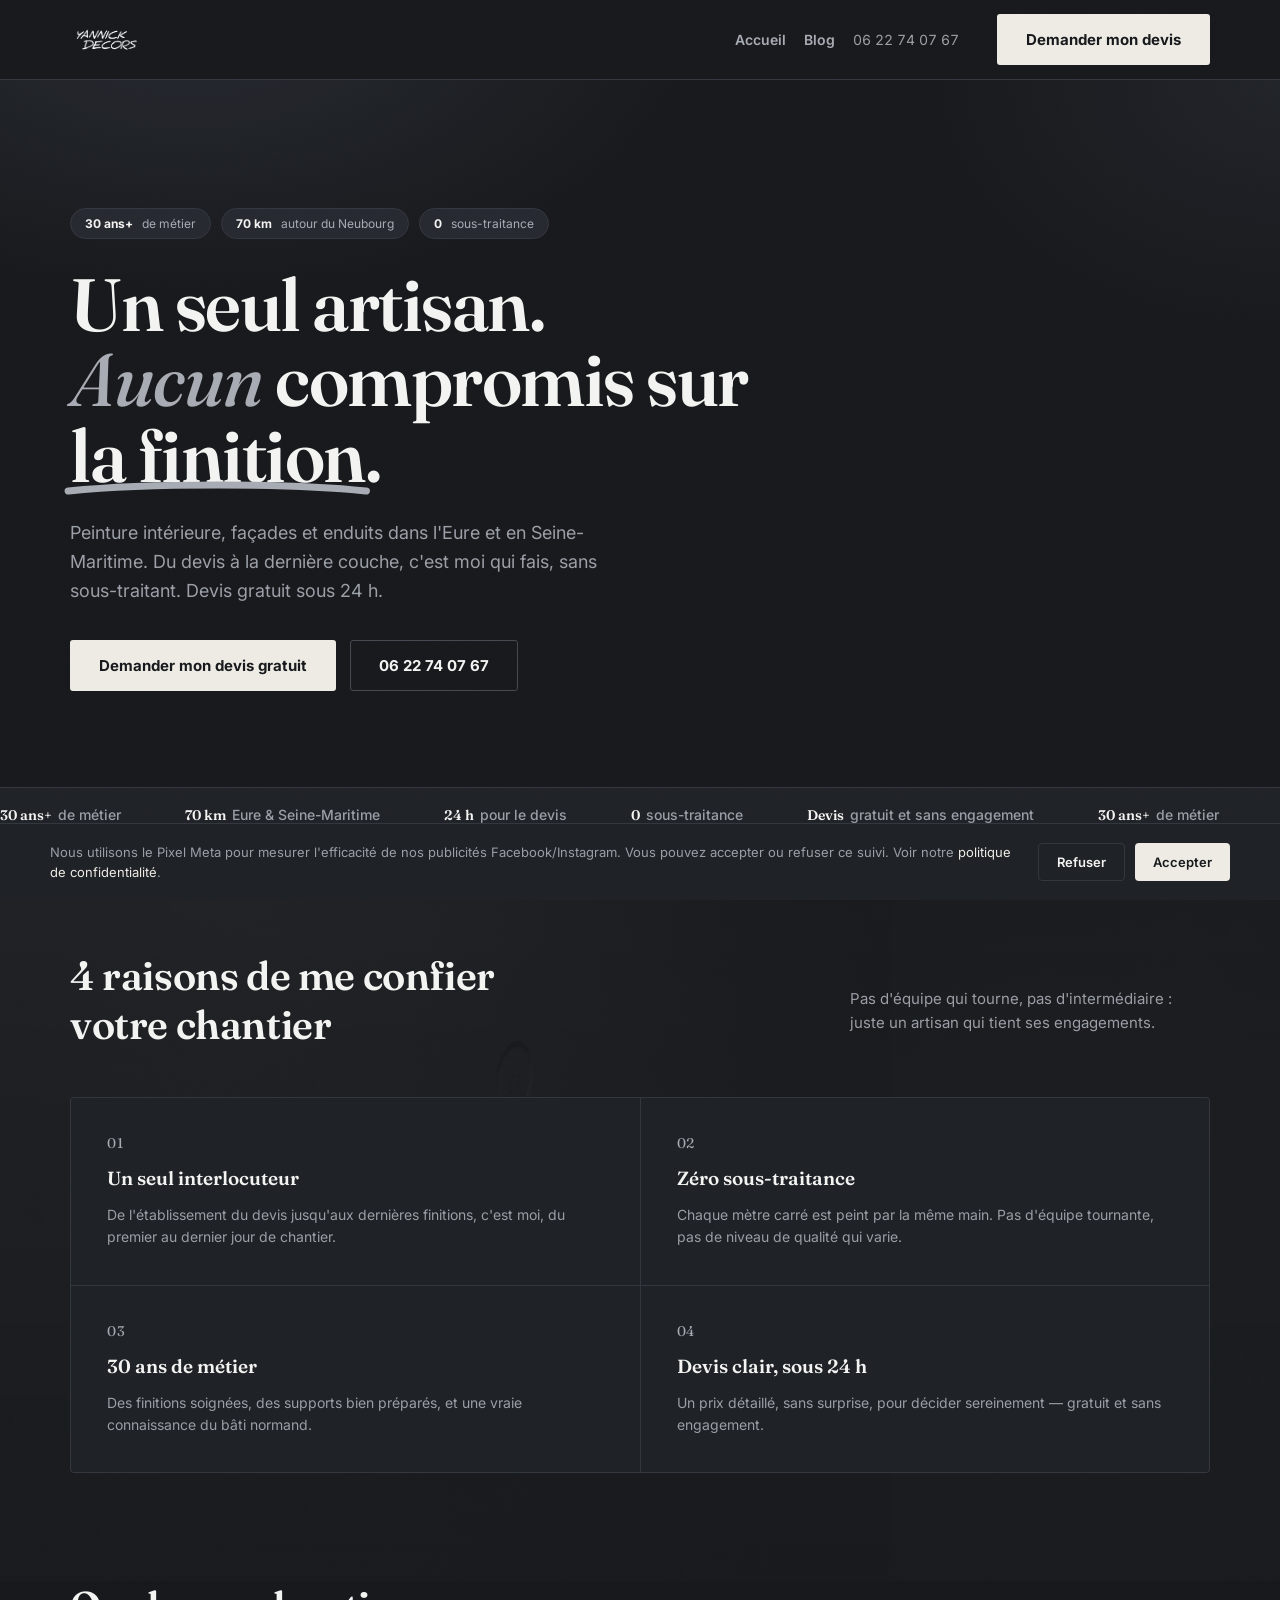
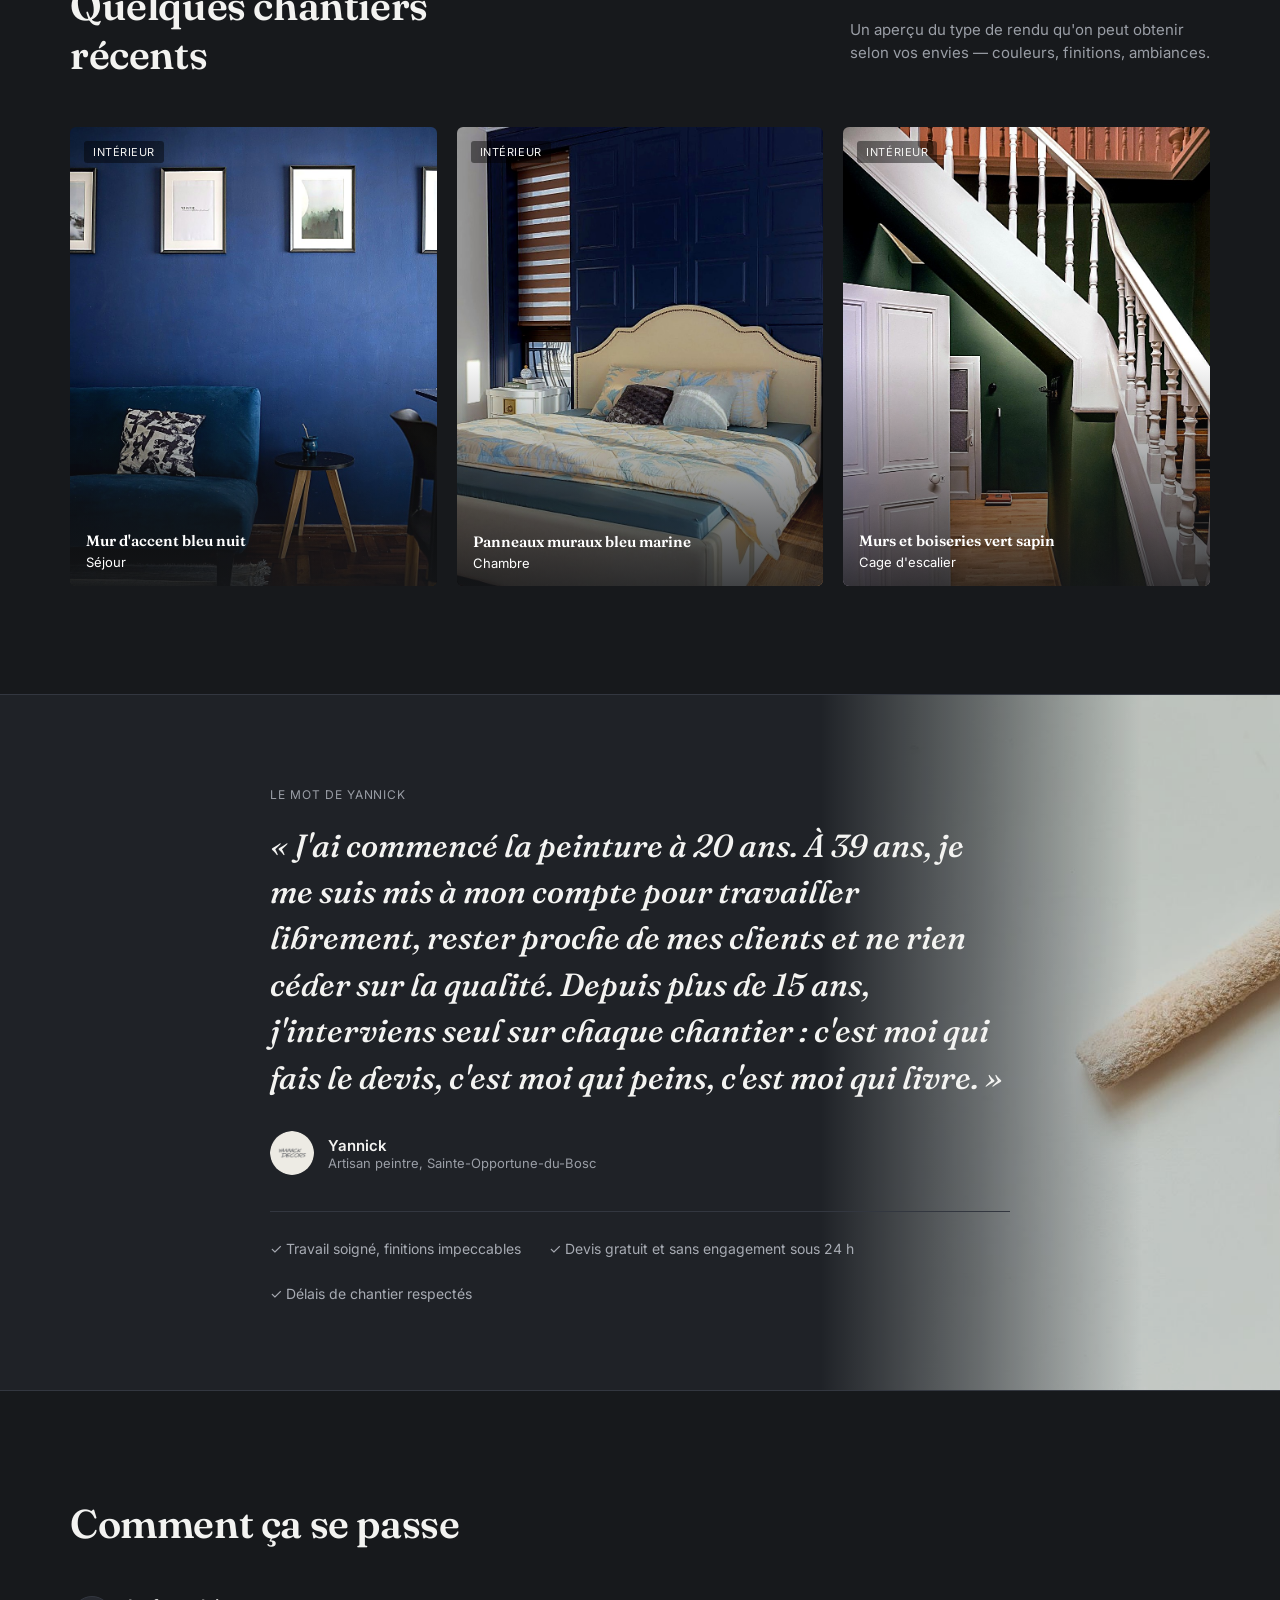
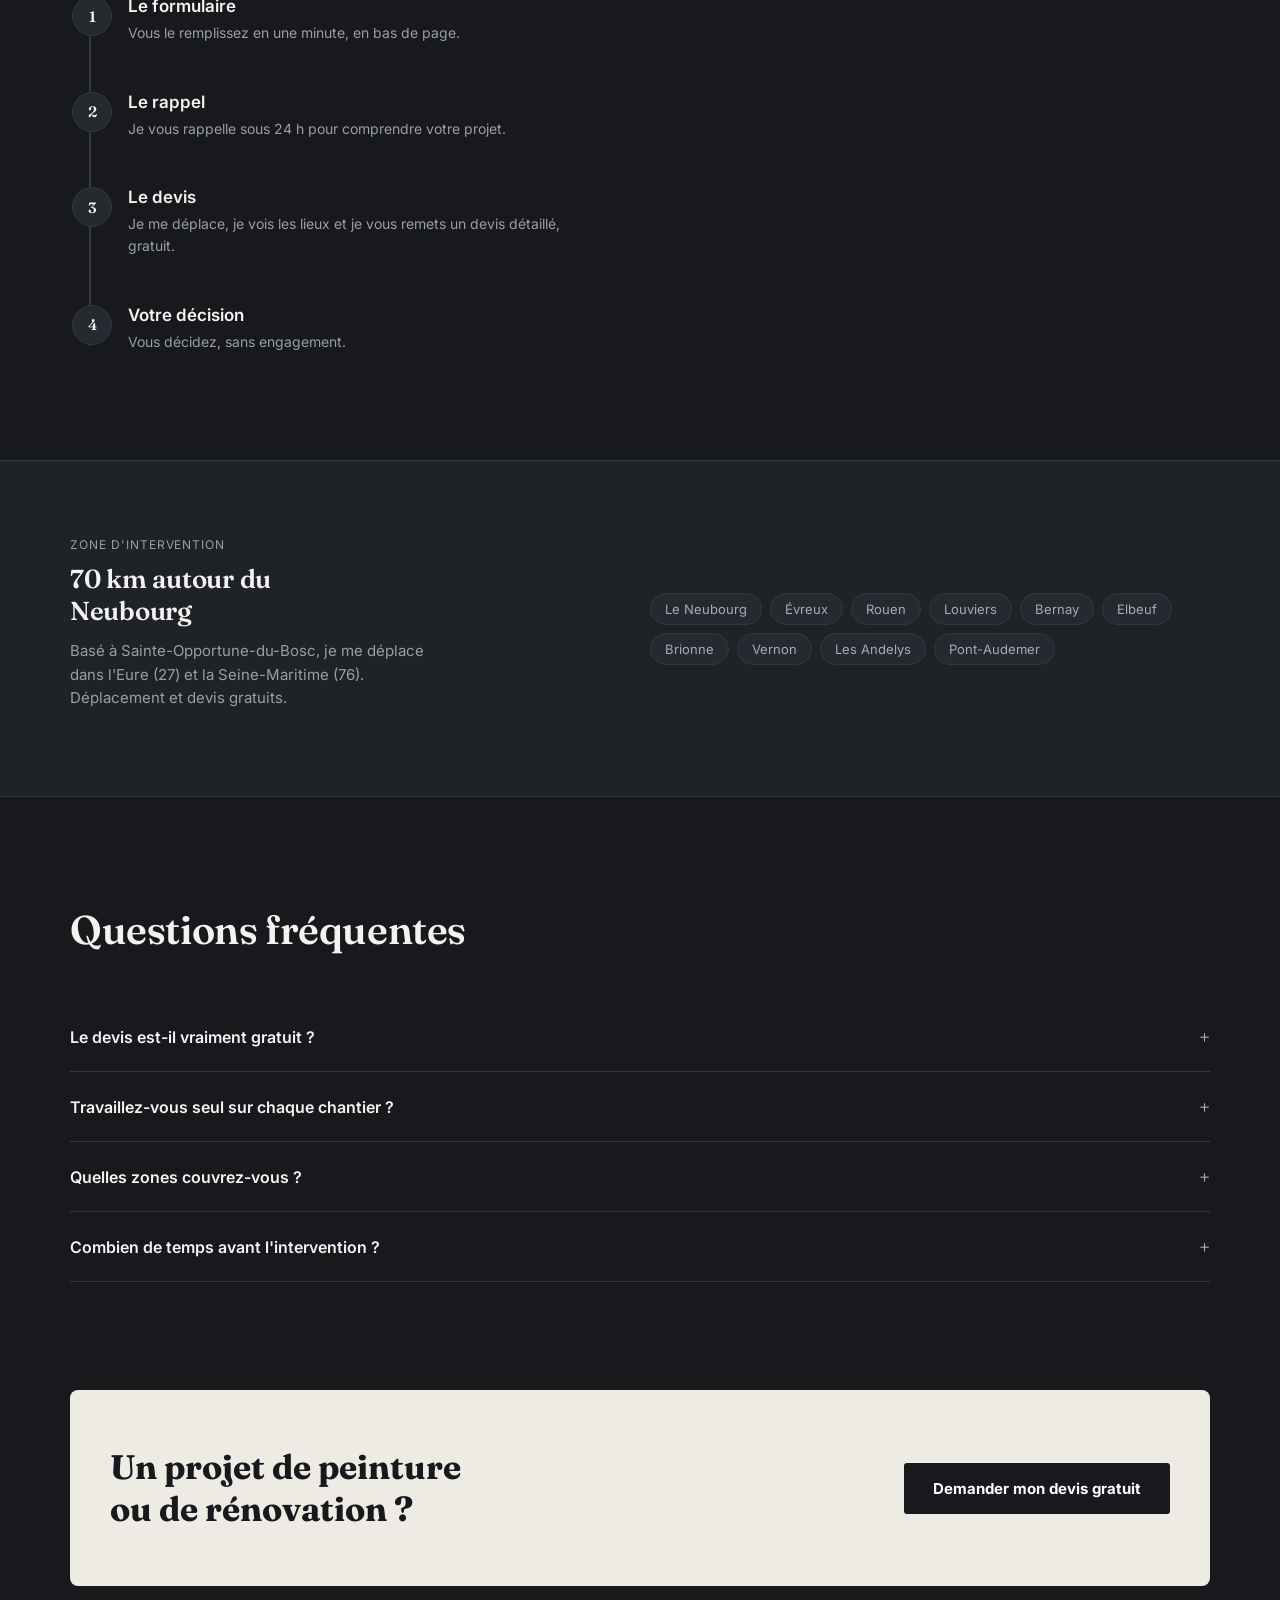
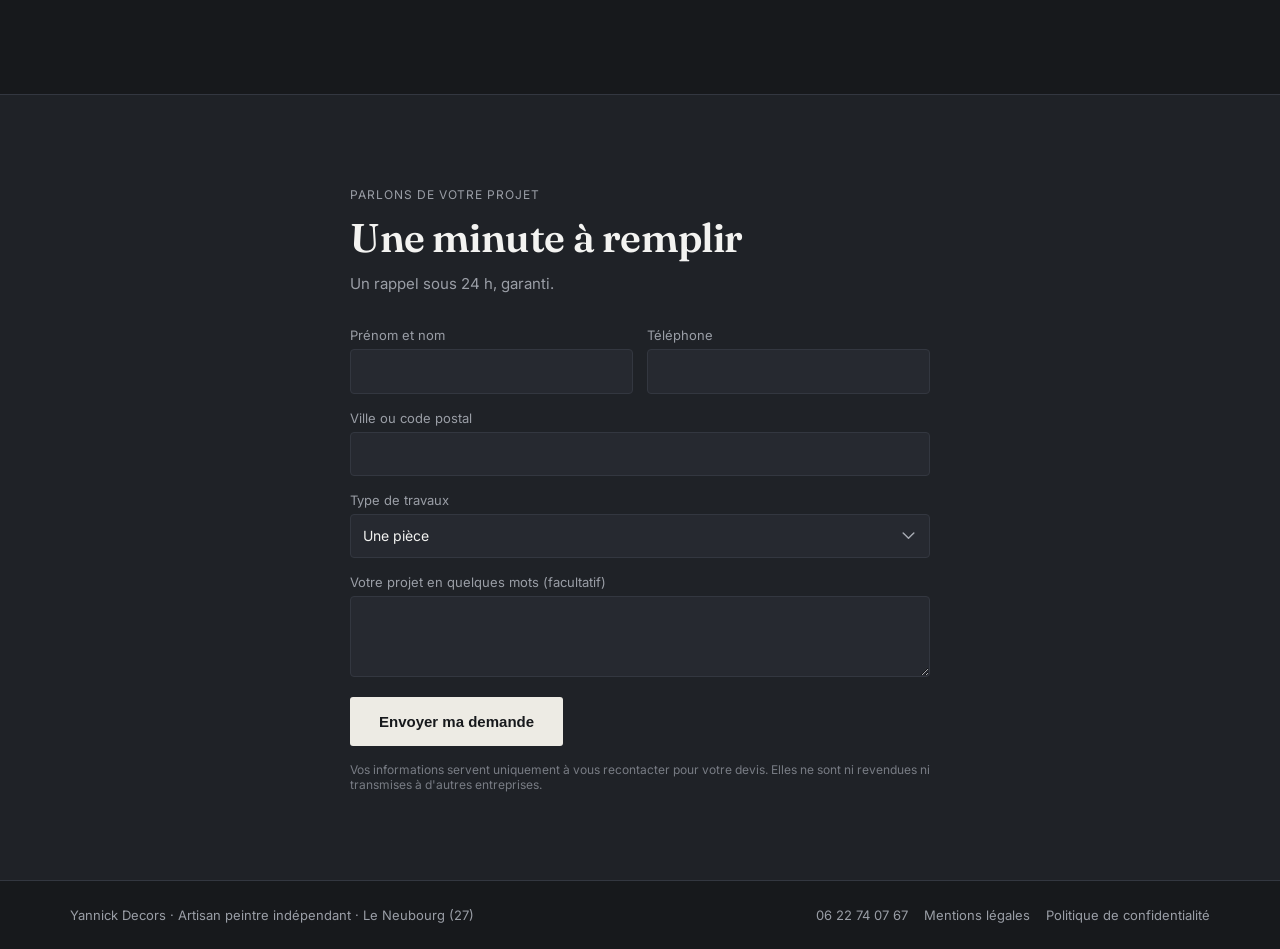
==== commit 9f16c66e: "Harmonise taille navbar, tel cliquable, fix navbar mobile - Les deux navbars (accueil/blog) font mai" ====
--- a/index.html
+++ b/index.html
@@ -72,13 +72,21 @@
   }
 
   header{position:sticky;top:0;z-index:40;background:var(--bg);border-bottom:1px solid var(--line)}
-  header .wrap{display:flex;align-items:center;justify-content:space-between;gap:16px;padding:12px 20px;flex-wrap:wrap}
-  .logo-img{height:46px;width:auto;filter:brightness(0) invert(1);opacity:1}
-  .logo-link{display:flex;align-items:center;transition:opacity .15s ease}
+  header .wrap{display:flex;align-items:center;justify-content:space-between;gap:12px 20px;padding:14px 20px;flex-wrap:wrap}
+  .logo-img{height:40px;width:auto;filter:brightness(0) invert(1);opacity:1;display:block}
+  .logo-link{display:flex;align-items:center;transition:opacity .15s ease;order:1}
   .logo-link:hover{opacity:.8}
-  .tel{font-size:14px;color:var(--muted);font-variant-numeric:tabular-nums}
+  .hdr-links{display:flex;align-items:center;gap:18px;flex-wrap:wrap;order:3;flex-basis:100%;justify-content:flex-start;margin-top:2px}
+  .tel-link{font-size:14px;color:var(--muted);font-variant-numeric:tabular-nums;text-decoration:none;transition:color .15s ease}
+  .tel-link:hover{color:var(--ink)}
   .nav-link{text-decoration:none;color:var(--slate);font-size:14px;font-weight:600;transition:color .15s ease}
   .nav-link:hover{color:var(--ink)}
+  header .btn{order:2}
+  @media(min-width:760px){
+    header .wrap{flex-wrap:nowrap}
+    .hdr-links{order:2;flex-basis:auto;margin-top:0;margin-left:auto;margin-right:18px}
+    header .btn{order:3}
+  }
 
   /* hero */
   .hero{position:relative;overflow:hidden;background:
@@ -232,10 +240,8 @@
 <header>
   <div class="wrap">
     <a href="index.html" aria-label="Retour en haut - Yannick Decors" class="logo-link"><img class="logo-img" alt="Yannick Decors" src="[data-uri]"></a>
-    <div style="display:flex;align-items:center;gap:18px;flex-wrap:wrap">
-      <a href="index.html" class="nav-link">Accueil</a><a href="blog/index.html" class="nav-link">Blog</a><span class="tel">06 22 74 07 67</span>
-      <a class="btn btn-bone" href="#devis">Demander mon devis</a>
-    </div>
+    <div class="hdr-links"><a href="index.html" class="nav-link">Accueil</a><a href="blog/index.html" class="nav-link">Blog</a><a href="tel:+33622740767" class="tel-link">06 22 74 07 67</a></div>
+    <a class="btn btn-bone" href="#devis">Demander mon devis</a>
   </div>
 </header>
 
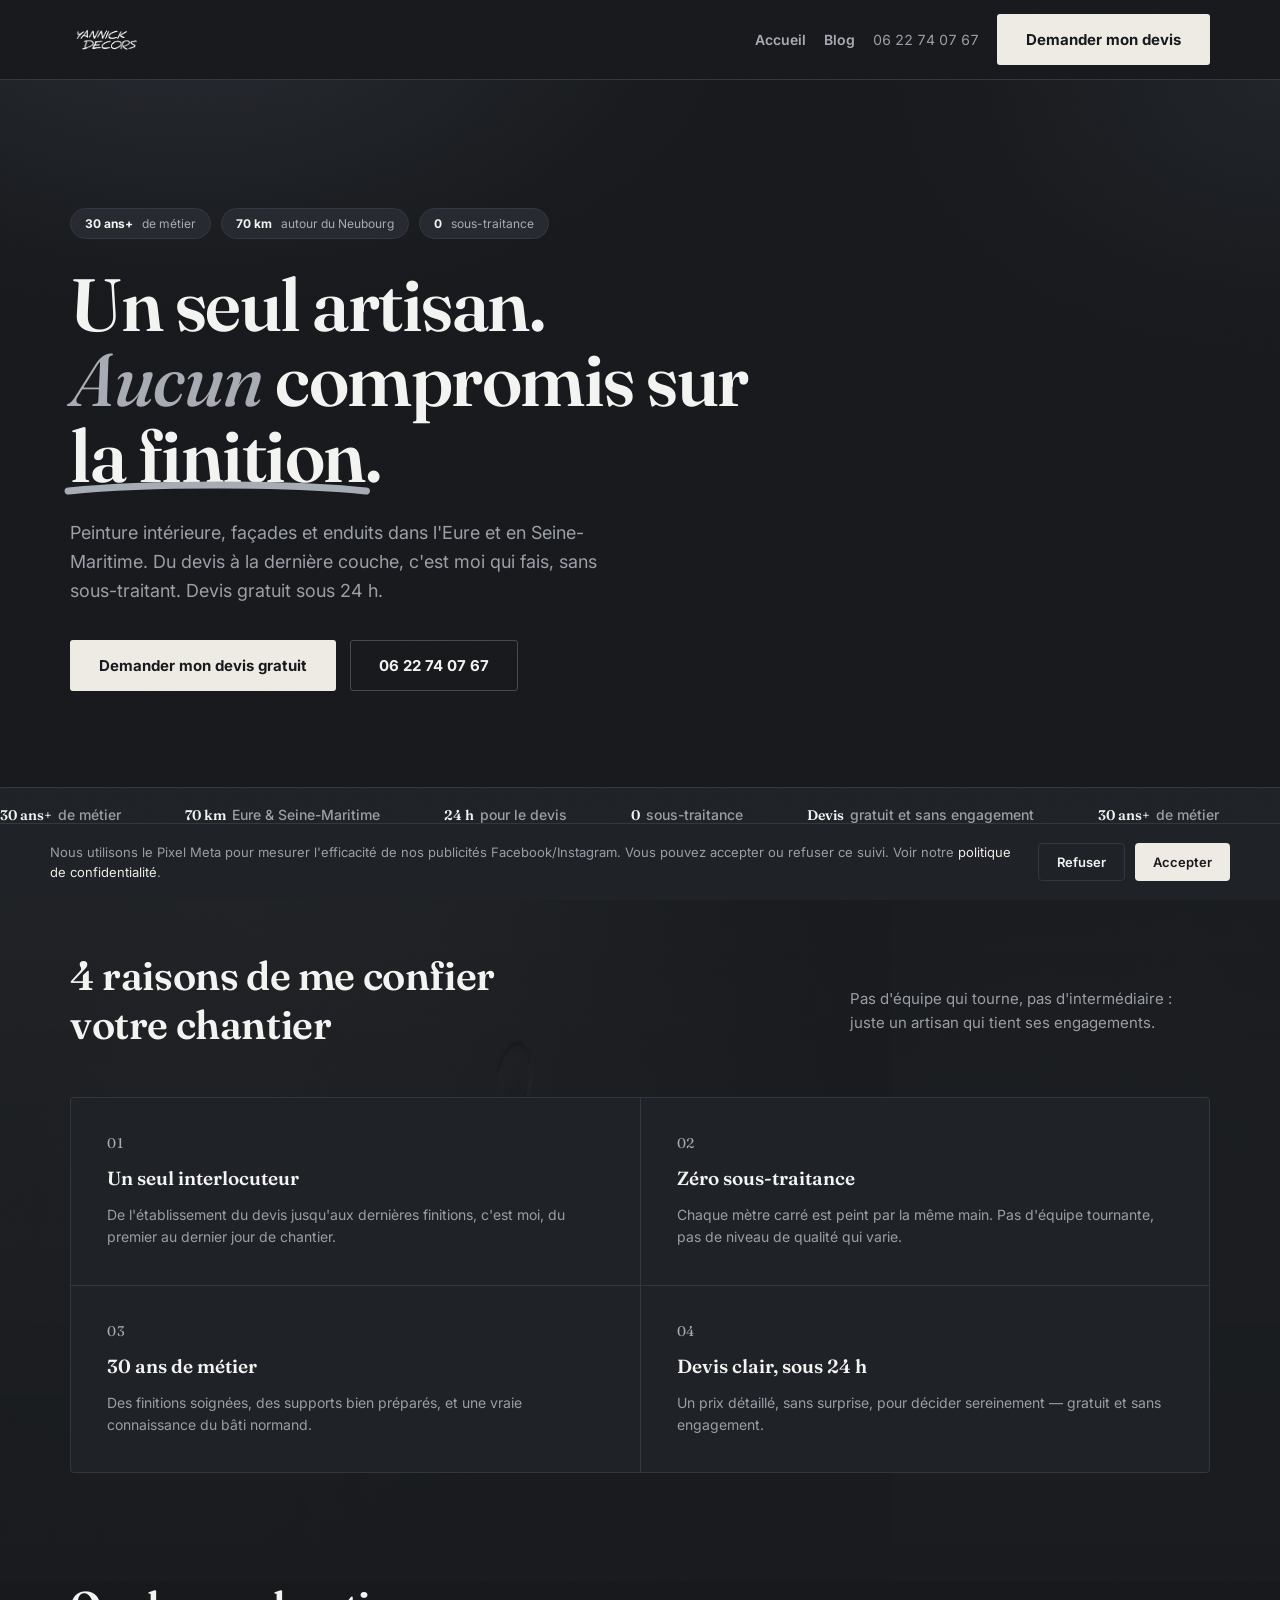
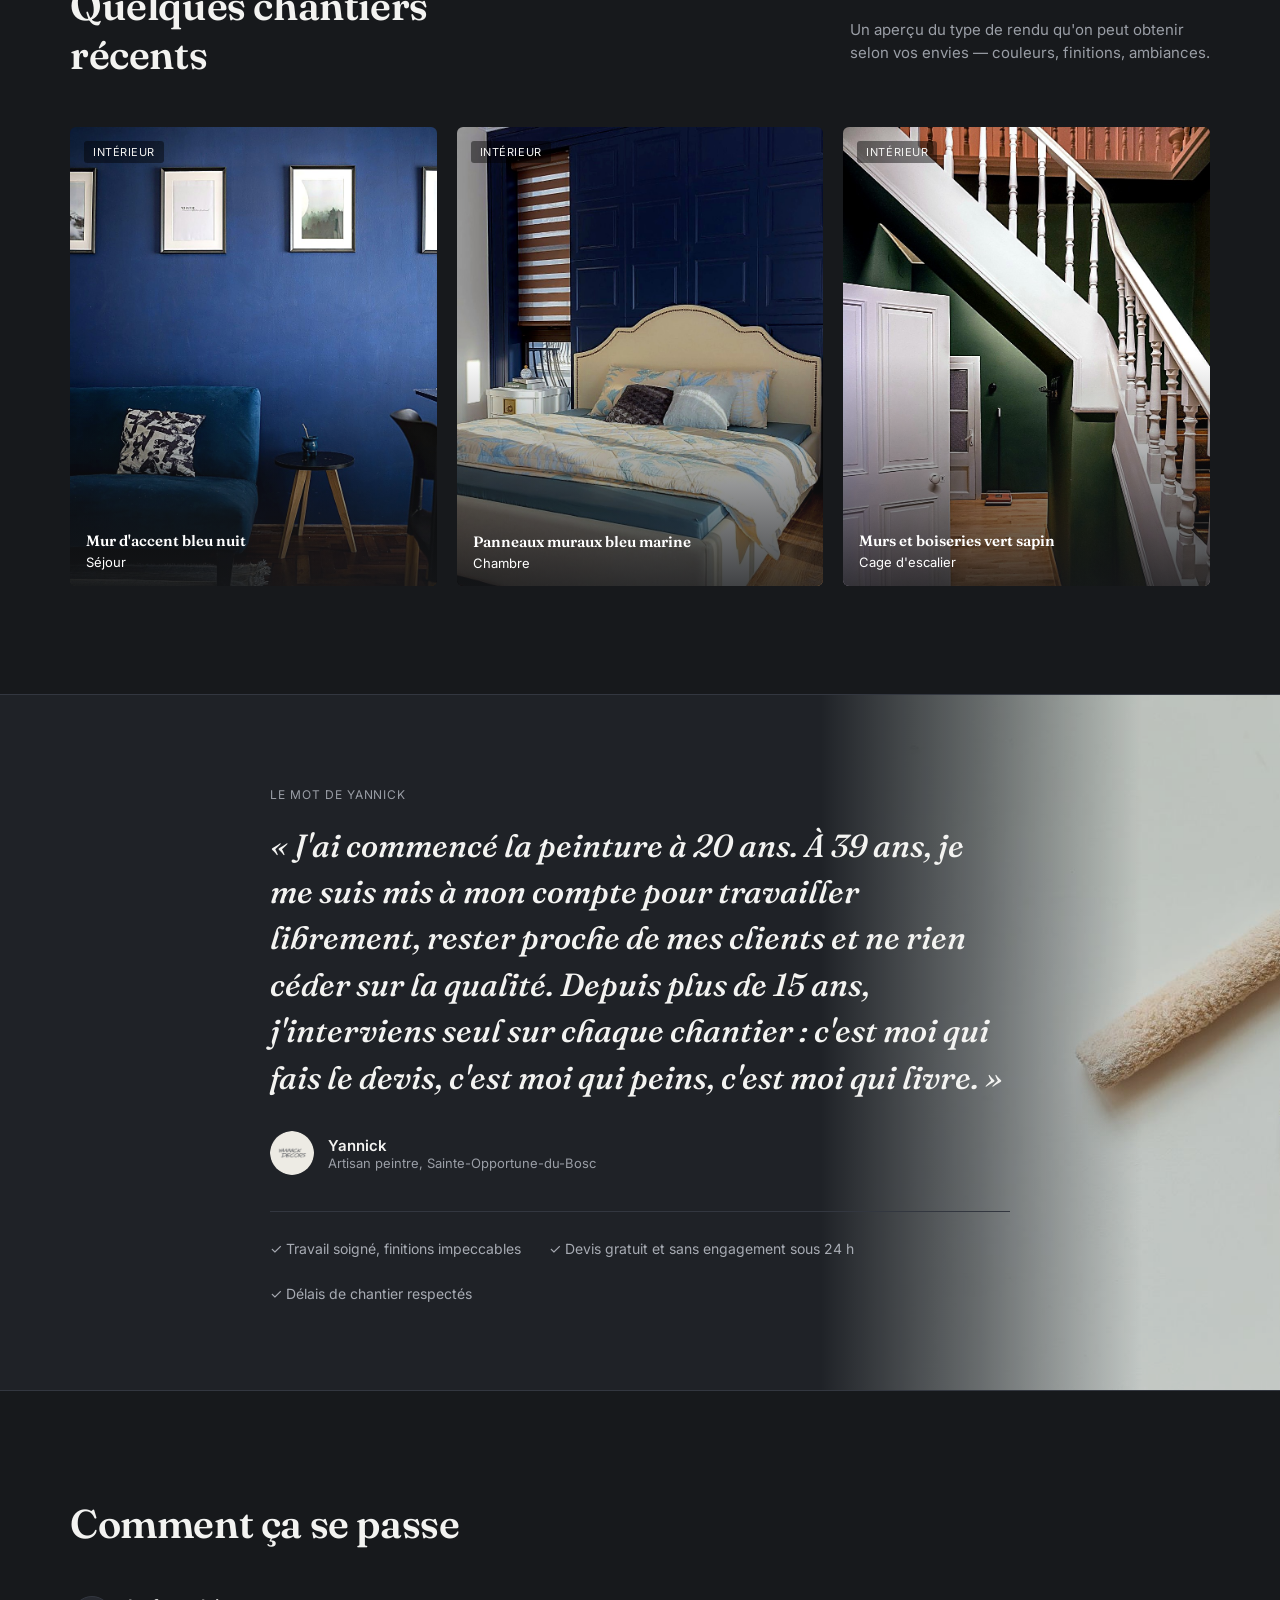
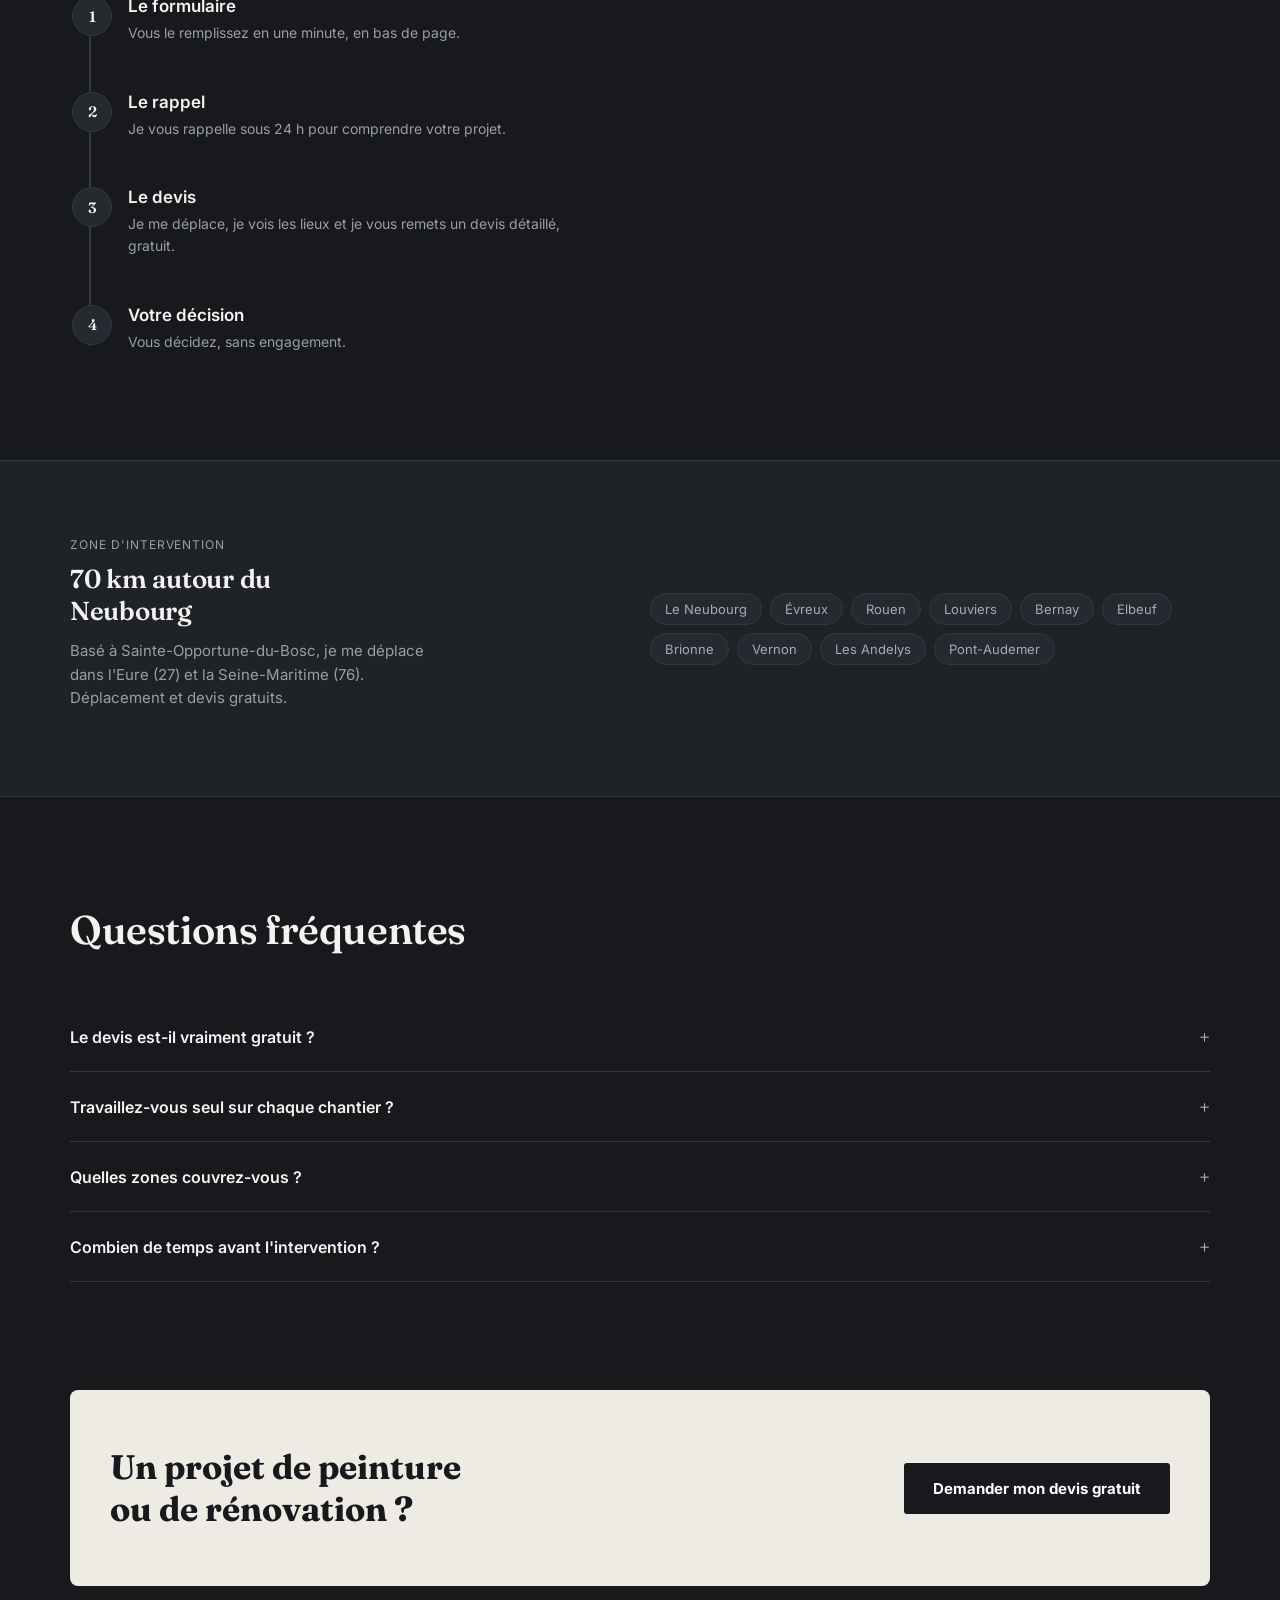
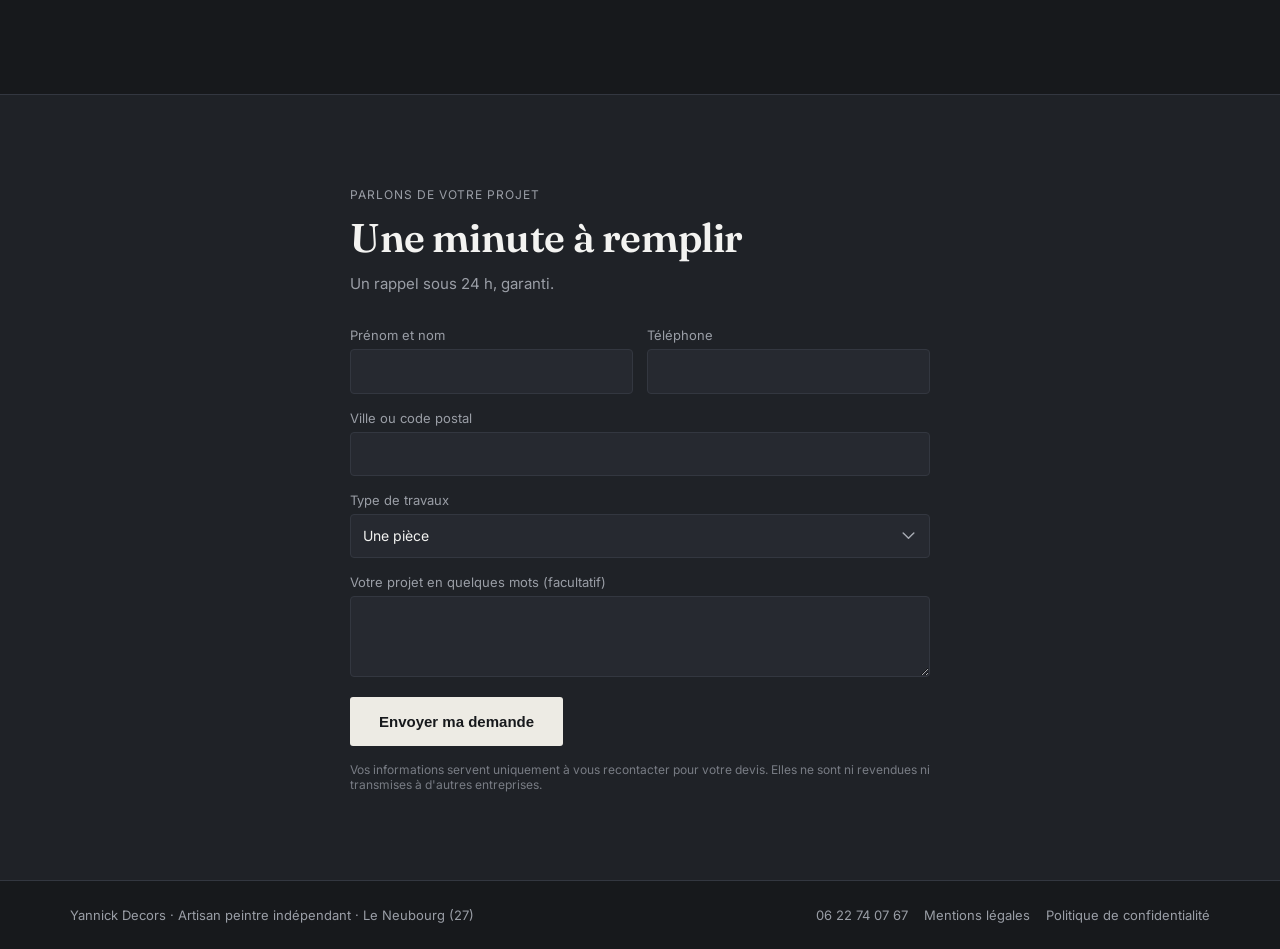
==== commit f9252b0e: "Add mobile burger menu to the header on all pages Below 760px the header now shows only the logo and" ====
--- a/index.html
+++ b/index.html
@@ -1,6 +1,10 @@
 <!doctype html>
 <html lang="fr">
 <head>
+<link rel="icon" href="favicon.ico" sizes="any">
+<link rel="icon" type="image/png" href="img/favicon-32.png" sizes="32x32">
+<link rel="icon" type="image/png" href="img/favicon-192.png" sizes="192x192">
+<link rel="apple-touch-icon" href="img/favicon-180.png">
 <meta charset="utf-8">
 <meta name="viewport" content="width=device-width, initial-scale=1">
 <title>Yannick Decors — Peintre indépendant au Neubourg (27) | Devis gratuit</title>
@@ -11,6 +15,7 @@
 <meta property="og:title" content="Yannick Decors — Peintre indépendant au Neubourg (27)">
 <meta property="og:description" content="Peinture intérieure, façades et enduits dans l'Eure et la Seine-Maritime. Devis gratuit sous 24h, un seul artisan du premier au dernier jour.">
 <meta property="og:locale" content="fr_FR">
+<meta property="og:image" content="https://yannickdecors.pro/img/navbar-logo.png">
 <link rel="preconnect" href="https://fonts.googleapis.com">
 <link rel="stylesheet" href="https://fonts.googleapis.com/css2?family=Fraunces:ital,opsz,wght@0,9..144,500;0,9..144,600;0,9..144,700;1,9..144,500&family=Inter:wght@400;500;600;700;800&display=swap">
 <!-- Meta Pixel Code (loaded only after cookie consent — see loadMetaPixel() near </body>) -->
@@ -19,7 +24,7 @@
   "@context": "https://schema.org",
   "@type": "HomeAndConstructionBusiness",
   "name": "Yannick Decors",
-  "image": "https://yannickdecors.pro/logo.png",
+  "image": "https://yannickdecors.pro/img/navbar-logo.png",
   "description": "Artisan peintre indépendant : peinture intérieure, façades, ravalement, enduits et pose de revêtements dans l'Eure et la Seine-Maritime.",
   "telephone": "+33622740767",
   "priceRange": "€€",
@@ -51,7 +56,7 @@
   }
   *{box-sizing:border-box}
   html{scroll-behavior:smooth}
-  body{margin:0;font-family:'Inter',system-ui,sans-serif;color:var(--ink);background:var(--bg);overflow-x:hidden}
+  body{margin:0;font-family:'Inter',system-ui,sans-serif;color:var(--ink);background:var(--bg);overflow-x:hidden;overflow-x:clip}
   a{color:inherit;text-decoration:none}
   h1,h2,h3{font-family:'Fraunces',serif;margin:0}
   img,video{max-width:100%;display:block}
@@ -71,21 +76,32 @@
     background-image:url("data:image/svg+xml;utf8,<svg xmlns='http://www.w3.org/2000/svg' width='120' height='120'><filter id='n'><feTurbulence type='fractalNoise' baseFrequency='0.9' numOctaves='2' stitchTiles='stitch'/></filter><rect width='100%25' height='100%25' filter='url(%23n)'/></svg>");
   }
 
-  header{position:sticky;top:0;z-index:40;background:var(--bg);border-bottom:1px solid var(--line)}
-  header .wrap{display:flex;align-items:center;justify-content:space-between;gap:12px 20px;padding:14px 20px;flex-wrap:wrap}
+  header{position:sticky;top:0;z-index:50;background:var(--bg);border-bottom:1px solid var(--line)}
+  header .wrap{position:relative;display:flex;align-items:center;justify-content:space-between;gap:20px;padding:14px 20px;max-width:1180px}
   .logo-img{height:40px;width:auto;filter:brightness(0) invert(1);opacity:1;display:block}
-  .logo-link{display:flex;align-items:center;transition:opacity .15s ease;order:1}
+  .logo-link{display:flex;align-items:center;transition:opacity .15s ease}
   .logo-link:hover{opacity:.8}
-  .hdr-links{display:flex;align-items:center;gap:18px;flex-wrap:wrap;order:3;flex-basis:100%;justify-content:flex-start;margin-top:2px}
+  .hdr-menu{display:flex;align-items:center;gap:18px;margin-left:auto}
+  .hdr-links{display:flex;align-items:center;gap:18px}
   .tel-link{font-size:14px;color:var(--muted);font-variant-numeric:tabular-nums;text-decoration:none;transition:color .15s ease}
   .tel-link:hover{color:var(--ink)}
   .nav-link{text-decoration:none;color:var(--slate);font-size:14px;font-weight:600;transition:color .15s ease}
   .nav-link:hover{color:var(--ink)}
-  header .btn{order:2}
-  @media(min-width:760px){
-    header .wrap{flex-wrap:nowrap}
-    .hdr-links{order:2;flex-basis:auto;margin-top:0;margin-left:auto;margin-right:18px}
-    header .btn{order:3}
+  .burger{display:none;width:44px;height:44px;flex-direction:column;align-items:center;justify-content:center;gap:5px;padding:0;background:transparent;border:1px solid var(--line);border-radius:3px;cursor:pointer;transition:border-color .15s ease}
+  .burger:hover{border-color:var(--slate)}
+  .burger span{display:block;width:20px;height:2px;border-radius:2px;background:var(--ink);transition:transform .2s ease,opacity .2s ease}
+  header.open .burger span:nth-child(1){transform:translateY(7px) rotate(45deg)}
+  header.open .burger span:nth-child(2){opacity:0}
+  header.open .burger span:nth-child(3){transform:translateY(-7px) rotate(-45deg)}
+  @media(max-width:759px){
+    header .wrap{padding:10px 16px}
+    .logo-img{height:34px}
+    .burger{display:inline-flex}
+    .hdr-menu{display:none;position:absolute;top:100%;left:0;right:0;flex-direction:column;align-items:stretch;gap:0;margin:0;padding:4px 16px 20px;background:var(--bg);border-bottom:1px solid var(--line);box-shadow:0 18px 30px rgba(0,0,0,.35)}
+    header.open .hdr-menu{display:flex}
+    .hdr-links{flex-direction:column;align-items:stretch;gap:0}
+    .hdr-links a{padding:15px 0;border-bottom:1px solid var(--line);font-size:16px;line-height:1.3}
+    .hdr-menu .btn{margin-top:18px;justify-content:center}
   }
 
   /* hero */
@@ -240,10 +256,23 @@
 <header>
   <div class="wrap">
     <a href="index.html" aria-label="Retour en haut - Yannick Decors" class="logo-link"><img class="logo-img" alt="Yannick Decors" src="[data-uri]"></a>
-    <div class="hdr-links"><a href="index.html" class="nav-link">Accueil</a><a href="blog/index.html" class="nav-link">Blog</a><a href="tel:+33622740767" class="tel-link">06 22 74 07 67</a></div>
-    <a class="btn btn-bone" href="#devis">Demander mon devis</a>
+    <button class="burger" type="button" aria-label="Ouvrir le menu" aria-expanded="false" aria-controls="hdr-menu"><span></span><span></span><span></span></button>
+    <nav class="hdr-menu" id="hdr-menu" aria-label="Menu principal">
+      <div class="hdr-links"><a href="index.html" class="nav-link">Accueil</a><a href="blog/index.html" class="nav-link">Blog</a><a href="tel:+33622740767" class="tel-link">06 22 74 07 67</a></div>
+      <a class="btn btn-bone" href="#devis">Demander mon devis</a>
+    </nav>
   </div>
 </header>
+<script>
+(function(){var h=document.querySelector('header'),b=h&&h.querySelector('.burger');if(!b)return;
+function set(o){h.classList.toggle('open',o);b.setAttribute('aria-expanded',o?'true':'false');b.setAttribute('aria-label',o?'Fermer le menu':'Ouvrir le menu');}
+b.addEventListener('click',function(){set(!h.classList.contains('open'));});
+h.querySelectorAll('.hdr-menu a').forEach(function(a){a.addEventListener('click',function(){set(false);});});
+document.addEventListener('keydown',function(e){if(e.key==='Escape')set(false);});
+document.addEventListener('click',function(e){if(!h.contains(e.target))set(false);});
+window.addEventListener('resize',function(){if(window.innerWidth>=760)set(false);});
+})();
+</script>
 
 <div class="hero">
   <div class="hero-media">
